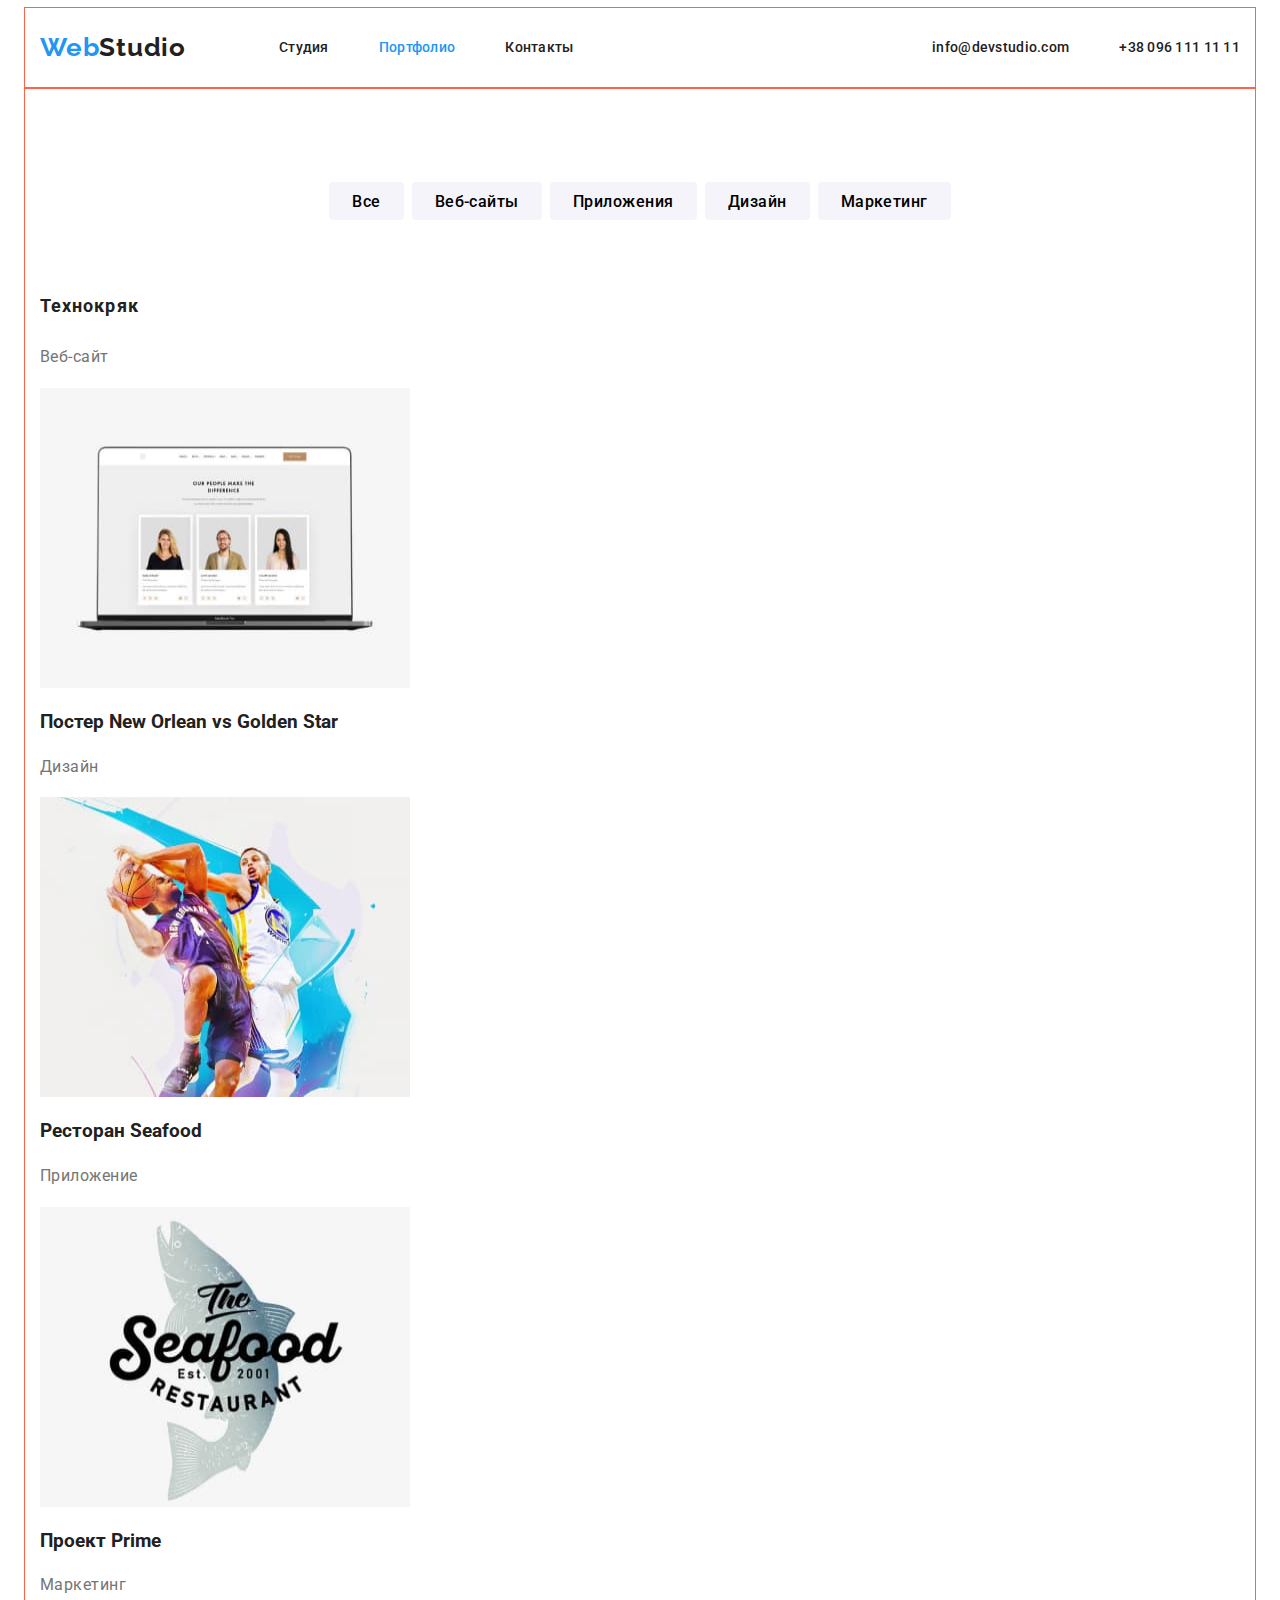
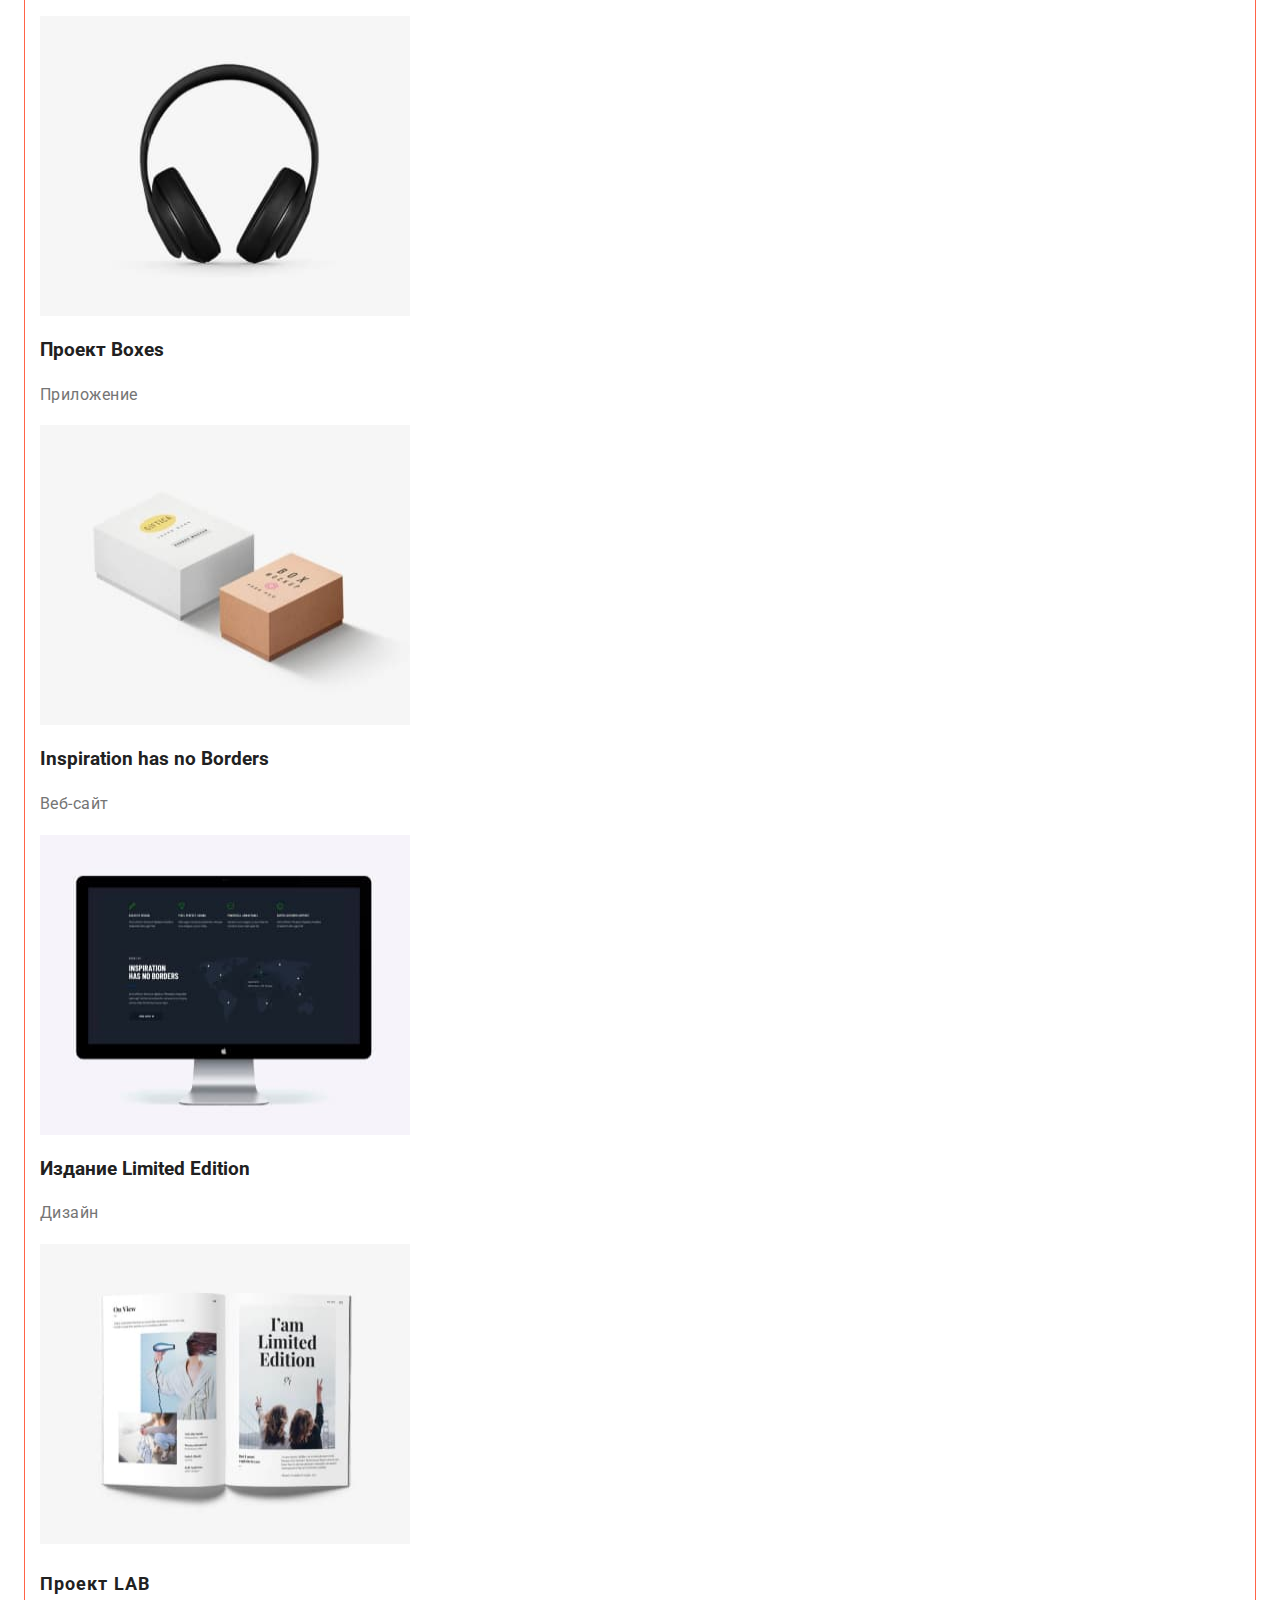
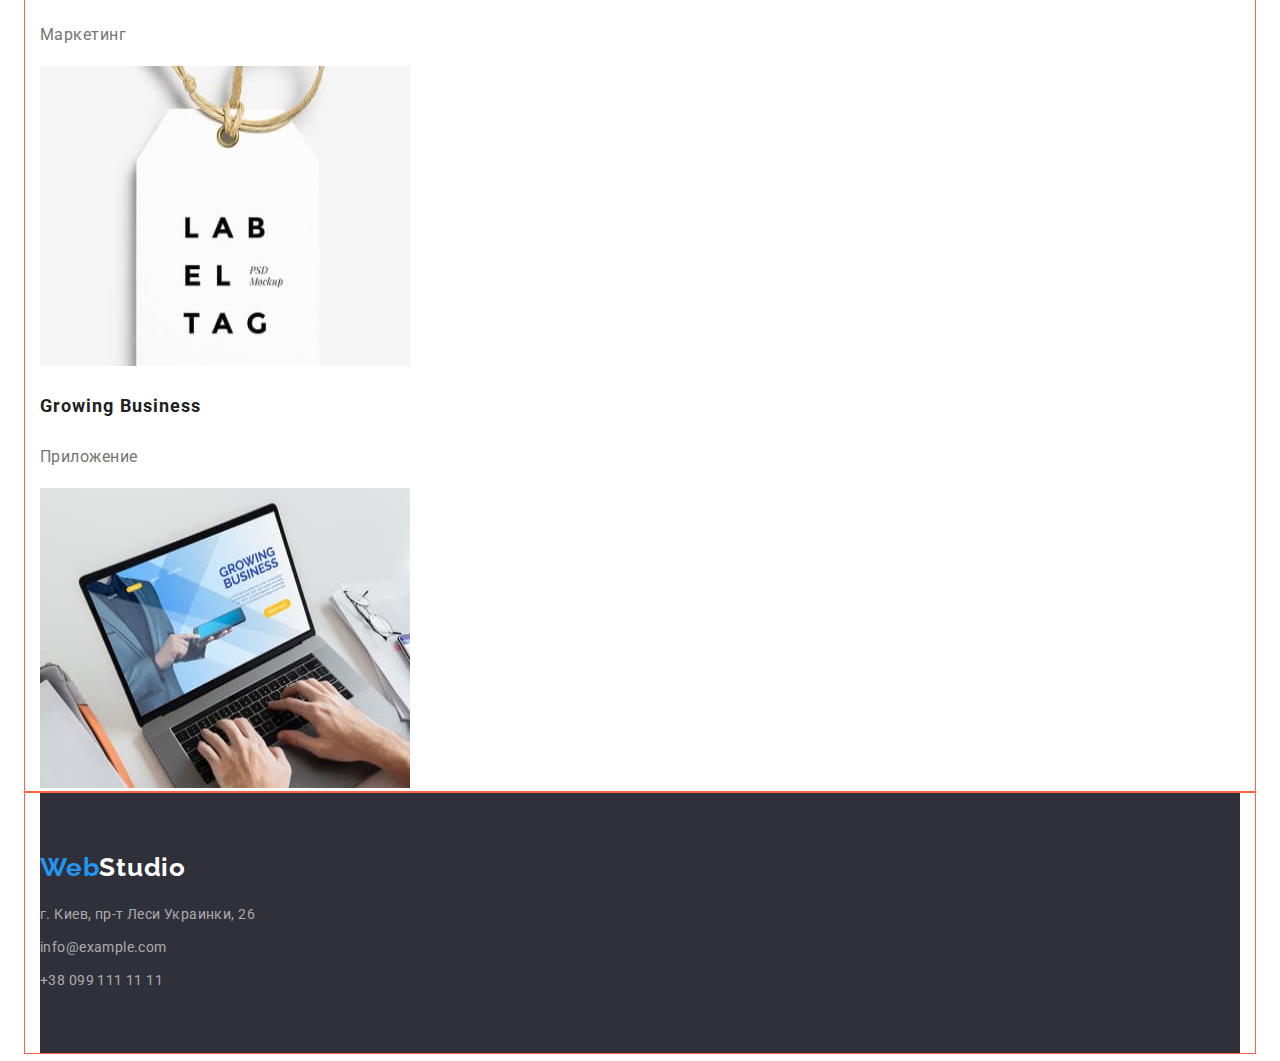
==== portfolio.html @ ff55be80 "Добавляет флекс-боксы на первую и вторую страницу" ====
<!DOCTYPE html>
<html lang="en">
  <head>
    <meta charset="UTF-8" />
    <meta http-equiv="X-UA-Compatible" content="IE=edge" />
    <meta name="viewport" content="width=device-width, initial-scale=1.0" />
    <link rel="preconnect" href="https://fonts.googleapis.com" />
    <link rel="preconnect" href="https://fonts.gstatic.com" crossorigin />
    <link
      href="https://fonts.googleapis.com/css2?family=Raleway:wght@700&family=Roboto:wght@400;500;700;900&display=swap"
      rel="stylesheet"
    />
<link rel="stylesheet" href="https://cdnjs.cloudflare.com/ajax/libs/modern-normalize/1.1.0/modern-normalize.min.css" integrity="sha512-wpPYUAdjBVSE4KJnH1VR1HeZfpl1ub8YT/NKx4PuQ5NmX2tKuGu6U/JRp5y+Y8XG2tV+wKQpNHVUX03MfMFn9Q==" crossorigin="anonymous" referrerpolicy="no-referrer" />    <link rel="stylesheet" href="./css/style.css" />
    <title>Portfolio</title>
  </head>
  <body>
    <!-- Шапка сайта -->
    <div class="container">
      <header class="head-nav">
        <nav class="nav-logo">
          <a href="./index.html" class="link logo"
            >Web<Studio class="logoblack">Studio</span></a
          >
          <ul class="site-nav list">
            <li class="site-nav-item"><a href="./index.html" class="link">Студия</a></li>
            <li class="site-nav-item"><a href="./portfolio.html" class="link current">Портфолио</a></li>
            <li class="site-nav-item"><a href="" class="link">Контакты</a></li>
          </ul>
        </nav>
        <ul class="site-nav-contacts list">
          <li class="site-contact-item"><a href="" class="link link-contact">info@devstudio.com</a></li>
          <li class="site-contact-item"><a href="" class="link link-contact">+38 096 111 11 11</a></li>
        </ul>
    </header>
    </div>
    <main>
      <!-- Фильтр -->
      <div class="container">
        <section>
          <h1 hidden>Работы студии</h1>
          <ul class="list filter-list">
            <li class="filter-item"><button type="button" class="btn-filter">Все</button></li>
            <li class="filter-item"><button type="button" class="btn-filter">Веб-сайты</button></li>
            <li class="filter-item"><button type="button" class="btn-filter">Приложения</button></li>
            <li class="filter-item"><button type="button" class="btn-filter">Дизайн</button></li>
            <li class="filter-item"><button type="button" class="btn-filter">Маркетинг</button></li>
          </ul>
      </section>
      <!-- Плитки работ -->
      <section>
        <h2 hidden>Примеры работ</h2>
        <ul class="list card">
          <li class="card-item">
            <h3 class="heading-card">Технокряк</h3>
            <p class="description-card">Веб-сайт</p>
            <a href=""
              ><img
                src="./images/portfolio-img/project-1.jpg"
                alt="Технокряк"
                width="370"
                height="300"
              />
            </a>
          </li>
          <li class="card-item">
            <h3>Постер <span lang="en">New Orlean vs Golden Star</span></h3>
            <p class="description-card">Дизайн</p>
            <a href=""
              ><img
                src="./images/portfolio-img/project-2.jpg"
                alt="Постер New Orlean vs Golden Star"
                width="370"
                height="300"
              />
            </a>
          </li>
          <li class="card-item">
            <h3>Ресторан <span lang="en">Seafood</span></h3>
            <p class="description-card">Приложение</p>
            <a href=""
              ><img
                src="./images/portfolio-img/project-3.jpg"
                alt="Ресторан Seafood"
                width="370"
                height="300"
              />
            </a>
          </li>
          <li class="card-item">
            <h3>Проект <span lang="en">Prime</span></h3>
            <p class="description-card">Маркетинг</p>
            <a href=""
              ><img
                src="./images/portfolio-img/project-4.jpg"
                alt="Проект Prime"
                width="370"
                height="300"
              />
            </a>
          </li>
          <li class="card-item">
            <h3>Проект <span lang="en">Boxes</span></h3>
            <p class="description-card">Приложение</p>
            <a href=""
              ><img
                src="./images/portfolio-img/project-5.jpg"
                alt="Проект Boxes"
                width="370"
                height="300"
              />
            </a>
          </li>
          <li class="card-item">
            <h3><span lang="en">Inspiration has no Borders</span></h3>
            <p class="description-card">Веб-сайт</p>
            <a href=""
              ><img
                src="./images/portfolio-img/project-6.jpg"
                alt="Inspiration has no Borders"
                width="370"
                height="300"
              />
            </a>
          </li>
          <li class="card-item">
            <h3>Издание <span lang="en">Limited Edition</span></h3>
            <p class="description-card">Дизайн</p>
            <a href=""
              ><img
                src="./images/portfolio-img/project-7.jpg"
                alt="Издание Limited Edition"
                width="370"
                height="300"
              />
            </a>
          </li>
          <li class="card-item">
            <h3 class="heading-card">Проект <span lang="en">LAB</span></h3>
            <p class="description-card">Маркетинг</p>
            <a href=""
              ><img
                src="./images/portfolio-img/project-8.jpg"
                alt="Проект LAB"
                width="370"
                height="300"
              />
            </a>
          </li>
          <li class="card-item">
            <h3 class="heading-card"><span lang="en">Growing Business</span></h3>
            <p class="description-card">Приложение</p>
            <a href=""
              ><img
                src="./images/portfolio-img/project-9.jpg"
                alt="Growing Business"
                width="370"
                height="300"
              />
            </a>
          </li>
        </ul>
      </section>
    </main>
    </div>
   <div class="container">
      <footer class="footer">
      <a href="./index.html" class="logo link"
        >Web<span class="logo-white">Studio</span></a
      >
      <address>
        <ul class="address-list list">
          <li class="address-item"><a href="" class="link address-contact">г. Киев, пр-т Леси Украинки, 26</a></li>
          <li class="address-item"><a href="mailto:info@example.com" class="link address-contact">info@example.com</a></li>
          <li class="address-item"><a href="tel:+380991111111" class="link address-contact">+38 099 111 11 11</a></li>
        </ul>
      </address>
    </footer>
   </div>
  </body>
</html>
---- css/style.css ----
:root {
  --primary-text-color: #212121;
  --secondary-text-color: #757575;
  --accent-color: #2196f3;
  --h1-color: #ffffff;
  --footer-color: #2f303a;
  --footer-address: rgba(255, 255, 255, 0.6);
  --background-filter: #f5f4fa;
}

body {
  color: var(--primary-text-color);
  font-family: Roboto, sans-serif;
}

.container {
  margin-left: auto;
  margin-right: auto;
  width: 1200px;
  padding-left: 15px;
  padding-right: 15px;
  outline: 1px solid tomato;
}

.list {
  padding: 0;
  margin: 0;
  list-style: none;
}

.link {
  text-decoration: none;
}

.section-title {
  margin: 0;
}

/* -----Хедер----- */
/* -----Лого----- */

.head-nav {
  display: flex;
  align-items: center;
}

.nav-logo {
  display: flex;
}

.nav-logo .link {
  padding-top: 24px;
  padding-bottom: 25px;
}

.logo {
  color: var(--accent-color);
  font-family: Raleway;
  font-weight: 700;
  font-size: 26px;
  line-height: 1.2;
  letter-spacing: 0.03em;
}

.logo .logoblack {
  color: var(--primary-text-color);
}

.logo .logo-white {
  color: var(--h1-color);
}
/* Навигация */
.site-nav {
  display: flex;
  margin-left: 93px;
}

.site-nav .site-nav-item + .site-nav-item {
  margin-left: 50px;
}

.site-nav .link {
  display: block;
  padding-top: 32px;
  padding-bottom: 32px;

  color: var(--primary-text-color);
  font-weight: 500;
  font-size: 14px;
  line-height: 1.14;
  letter-spacing: 0.02em;
}

.site-nav .link.current {
  color: var(--accent-color);
}

.site-nav .link:hover,
.site-nav .link:focus {
  color: var(--accent-color);
}

.site-nav-contacts {
  display: flex;
  margin-left: auto;
}

.site-contact-item + .site-contact-item {
  padding-left: 50px;
}

.site-nav-contacts .link {
  display: block;
  padding-top: 32px;
  padding-bottom: 32px;
  color: var(--primary-text-color);
  font-weight: 500;
  font-size: 14px;
  line-height: 1.14;
  letter-spacing: 0.02em;
}

.site-nav-contacts .link.current {
  color: var(--accent-color);
}

.site-nav-contacts .link:hover,
.site-nav-contacts .link:focus {
  color: var(--accent-color);
}

/* Контакты */
.site-nav .link-contact {
  color: var(--secondary-text-color);
  font-weight: 500;
  font-size: 14px;
  line-height: 1.14;
  letter-spacing: 0.02em;
}

.site-nav .link-contact:hover,
.site-nav .link-contact:focus {
  color: var(--accent-color);
}

/* Main */

.promo {
  background-color: var(--footer-color);
  text-align: center;
}

.h1 {
  /* display: block; */
  width: 696px;
  margin-top: 0;
  margin-bottom: 0;
  padding-top: 200px;
  padding-bottom: 30px;

  color: var(--h1-color);
  font-weight: 900;
  font-size: 44px;
  line-height: 1.36;
  text-align: center;
  letter-spacing: 0.06em;
  text-transform: uppercase;
}

.btn-hero {
  display: inline-block;
  border-radius: 4px;
  border: 1px solid transparent;
  padding-top: 10px;
  padding-right: 32px;
  padding-bottom: 10px;
  padding-left: 32px;
  min-width: 200px;

  background-color: var(--accent-color);
  color: var(--h1-color);
  font-family: Roboto;
  font-style: normal;
  font-weight: 700;
  font-size: 16px;
  line-height: 1.9;
  letter-spacing: 0.06em;
  align-items: center;
  text-align: center;
  cursor: pointer;
}

/* Особенности */

.futures-section {
  display: flex;
  justify-content: space-between;
  padding-top: 94px;
  padding-bottom: 94px;
}

/* .futures-list + .futures-list {
  margin-left: 30px;
}
 */
.futures-list {
  width: 270px;
}

.features-title {
  color: var(--primary-text-color);
  font-weight: 700;
  font-size: 14px;
  line-height: 1.14;
  letter-spacing: 0.03em;
  text-transform: uppercase;
}

.features-p {
  color: var(--secondary-text-color);
  font-size: 14px;
  line-height: 1.7;
  letter-spacing: 0.03em;
}

/* Чем занимаемся */

.section-product {
  display: flex;
  justify-content: space-between;
  padding-top: 50px;
  padding-bottom: 94px;
}

.title-section {
  margin-top: 0;
  margin-bottom: 0;
  color: var(--primary-text-color);
  font-weight: 700;
  font-size: 36px;
  line-height: 1.16;
  text-align: center;
  letter-spacing: 0.03em;
}

/* Команда */

.team .title-section {
  padding-top: 94px;
  padding-bottom: 50px;
}

.title-team {
  color: var(--primary-text-color);
  font-weight: 500;
  font-size: 16px;
  line-height: 1.19;
  text-align: center;
  letter-spacing: 0.03em;
}

.section-team {
  display: flex;
  justify-content: space-between;
  padding-bottom: 94px;
}

.team-list {
  box-shadow: 0px 1px 3px rgba(0, 0, 0, 0.12), 0px 1px 1px rgba(0, 0, 0, 0.14),
    0px 2px 1px rgba(0, 0, 0, 0.2);
  border-radius: 0px 0px 4px 4px;
}

.team-p {
  color: var(--secondary-text-color);
  font-size: 16px;
  line-height: 1.87;
  text-align: center;
  letter-spacing: 0.03em;
}

/* Футтер */

.footer {
  background-color: var(--footer-color);
}

.footer .logo {
  display: block;
  padding-top: 60px;
  padding-bottom: 20px;
}

.address-list {
  display: flex;
  flex-direction: column;
  padding-bottom: 60px;
}

.address-contact {
  color: var(--footer-address);
  font-style: normal;
  font-size: 14px;
  line-height: 1.71;
  letter-spacing: 0.03em;
}

.address-list .address-item + .address-item {
  margin-top: 9px;
}

.address-contact:hover,
.address-contact:focus {
  color: var(--h1-color);
}

/* Плитки второй страницы */

.filter-list {
  display: flex;
  justify-content: center;
  padding-top: 94px;
  padding-bottom: 50px;
}

.btn-filter {
  display: inline-block;
  background-color: var(--background-filter);
  height: 38px;
  border-radius: 4px;
  border: 1px solid transparent;
  padding: 6px 22px;

  font-family: Roboto;
  font-style: normal;
  font-weight: 500;
  font-size: 16px;
  line-height: 1.62;
  text-align: center;
  letter-spacing: 0.03em;
  cursor: pointer;
}

.btn-filter:hover,
.btn-filter:focus {
  background-color: var(--accent-color);
  color: var(--background-filter);
}

.filter-item {
  display: inline-block;
}

.filter-list .filter-item + .filter-item {
  padding-left: 8px;
}

.card {
  display: flex;
  flex-wrap: wrap;
  width: calc((100% - 60px) / 3);
}

.card-item {
  width: 370px;
}

.heading-card {
  color: var(--primary-text-color);
  font-weight: 700;
  font-size: 18px;
  line-height: 2;
  letter-spacing: 0.06em;
}

.description-card {
  color: var(--secondary-text-color);
  font-weight: 400;
  font-size: 16px;
  line-height: 1.87;
  letter-spacing: 0.03em;
}
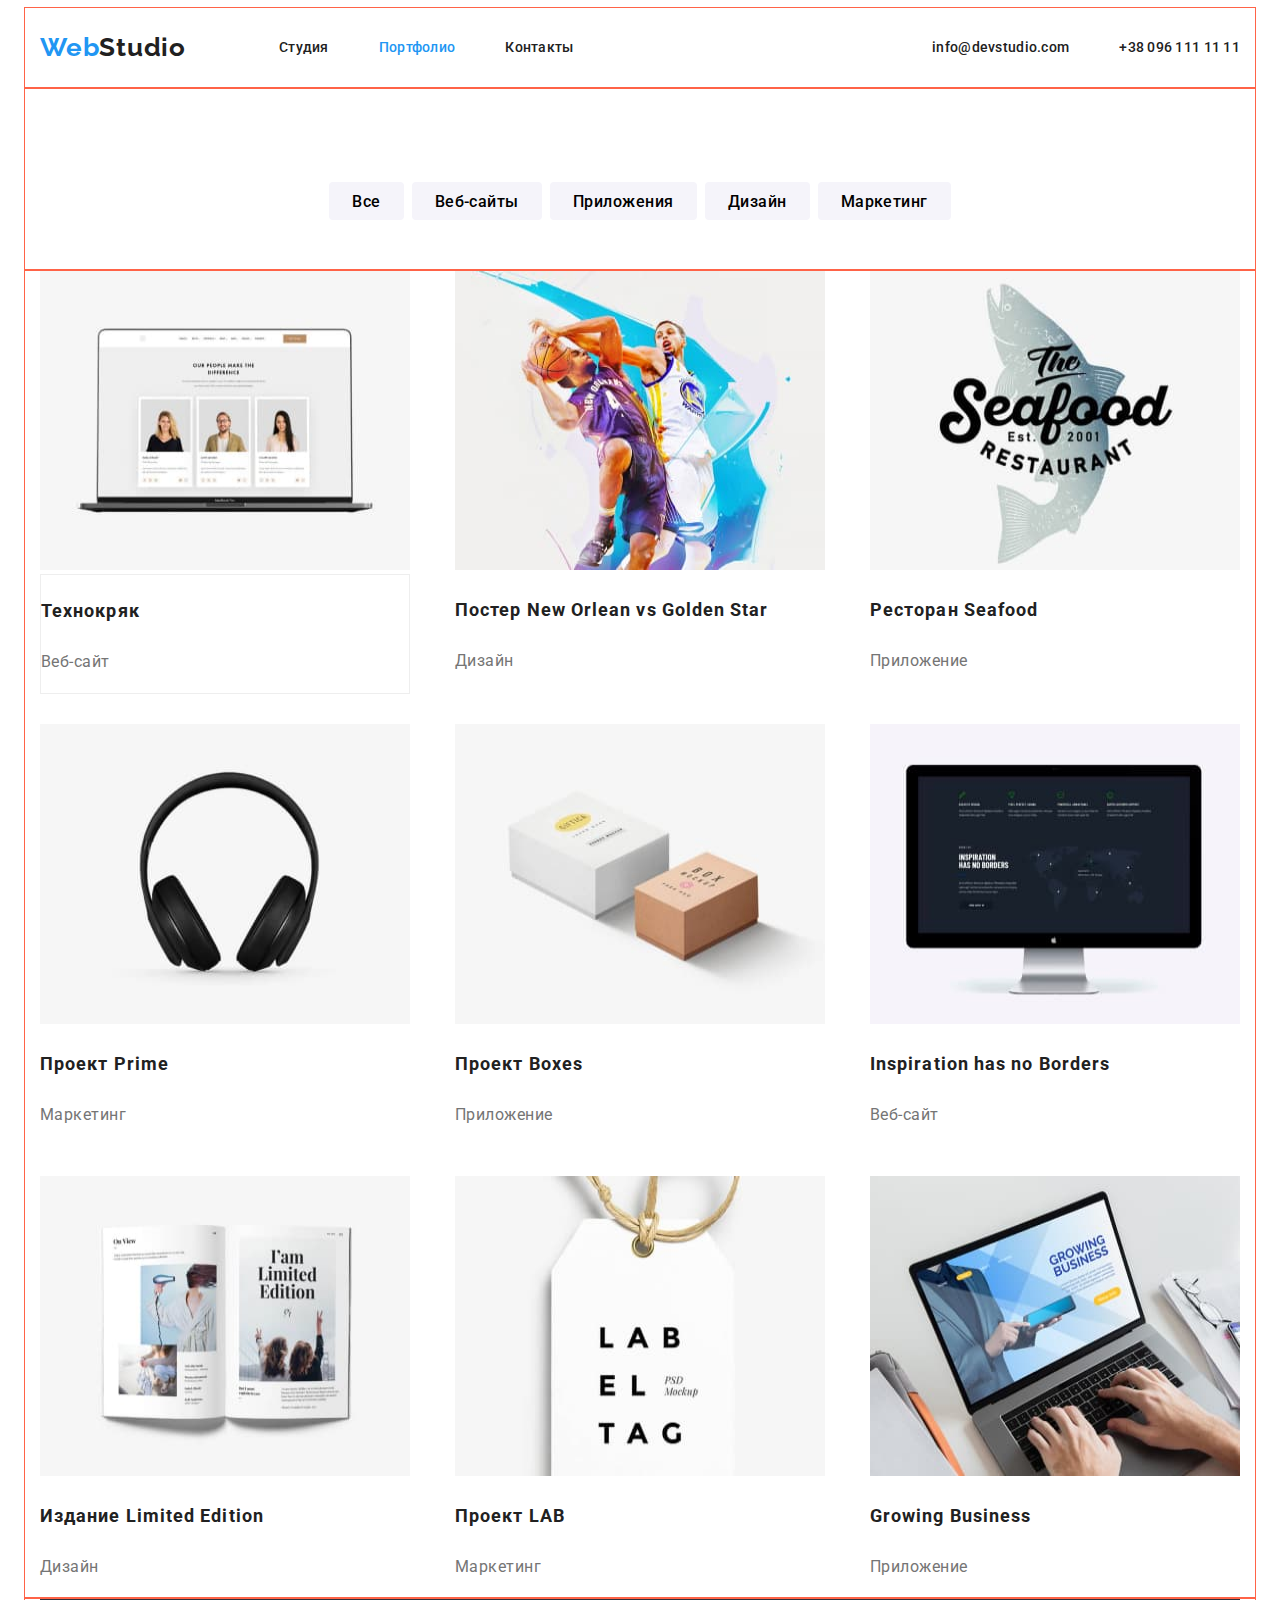
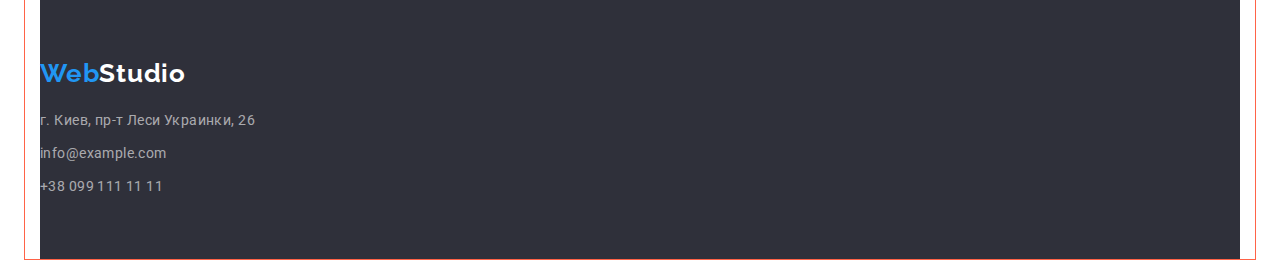
==== commit 5c4836ef: "Меняет расположения текста в карточках" ====
--- a/portfolio.html
+++ b/portfolio.html
@@ -46,13 +46,13 @@
             <li class="filter-item"><button type="button" class="btn-filter">Маркетинг</button></li>
           </ul>
       </section>
+      </div>
       <!-- Плитки работ -->
-      <section>
-        <h2 hidden>Примеры работ</h2>
+      <div class="container">
+              <section>
+        <h2 hidden class="section-title">Примеры работ</h2>
         <ul class="list card">
           <li class="card-item">
-            <h3 class="heading-card">Технокряк</h3>
-            <p class="description-card">Веб-сайт</p>
             <a href=""
               ><img
                 src="./images/portfolio-img/project-1.jpg"
@@ -61,10 +61,12 @@
                 height="300"
               />
             </a>
+            <div class="card-sign">
+              <h3 class="heading-card">Технокряк</h3>
+              <p class="description-card">Веб-сайт</p>
+            </div>
           </li>
           <li class="card-item">
-            <h3>Постер <span lang="en">New Orlean vs Golden Star</span></h3>
-            <p class="description-card">Дизайн</p>
             <a href=""
               ><img
                 src="./images/portfolio-img/project-2.jpg"
@@ -73,10 +75,10 @@
                 height="300"
               />
             </a>
+            <h3 class="heading-card">Постер <span lang="en">New Orlean vs Golden Star</span></h3>
+            <p class="description-card">Дизайн</p>
           </li>
           <li class="card-item">
-            <h3>Ресторан <span lang="en">Seafood</span></h3>
-            <p class="description-card">Приложение</p>
             <a href=""
               ><img
                 src="./images/portfolio-img/project-3.jpg"
@@ -85,10 +87,10 @@
                 height="300"
               />
             </a>
+            <h3 class="heading-card">Ресторан <span lang="en">Seafood</span></h3>
+            <p class="description-card">Приложение</p>
           </li>
           <li class="card-item">
-            <h3>Проект <span lang="en">Prime</span></h3>
-            <p class="description-card">Маркетинг</p>
             <a href=""
               ><img
                 src="./images/portfolio-img/project-4.jpg"
@@ -97,10 +99,10 @@
                 height="300"
               />
             </a>
+            <h3 class="heading-card">Проект <span lang="en">Prime</span></h3>
+            <p class="description-card">Маркетинг</p>
           </li>
           <li class="card-item">
-            <h3>Проект <span lang="en">Boxes</span></h3>
-            <p class="description-card">Приложение</p>
             <a href=""
               ><img
                 src="./images/portfolio-img/project-5.jpg"
@@ -109,10 +111,10 @@
                 height="300"
               />
             </a>
+            <h3 class="heading-card">Проект <span lang="en">Boxes</span></h3>
+            <p class="description-card">Приложение</p>
           </li>
           <li class="card-item">
-            <h3><span lang="en">Inspiration has no Borders</span></h3>
-            <p class="description-card">Веб-сайт</p>
             <a href=""
               ><img
                 src="./images/portfolio-img/project-6.jpg"
@@ -121,10 +123,10 @@
                 height="300"
               />
             </a>
+            <h3 class="heading-card"><span lang="en">Inspiration has no Borders</span></h3>
+            <p class="description-card">Веб-сайт</p>
           </li>
           <li class="card-item">
-            <h3>Издание <span lang="en">Limited Edition</span></h3>
-            <p class="description-card">Дизайн</p>
             <a href=""
               ><img
                 src="./images/portfolio-img/project-7.jpg"
@@ -133,10 +135,10 @@
                 height="300"
               />
             </a>
+            <h3 class="heading-card">Издание <span lang="en">Limited Edition</span></h3>
+            <p class="description-card">Дизайн</p>
           </li>
           <li class="card-item">
-            <h3 class="heading-card">Проект <span lang="en">LAB</span></h3>
-            <p class="description-card">Маркетинг</p>
             <a href=""
               ><img
                 src="./images/portfolio-img/project-8.jpg"
@@ -145,10 +147,10 @@
                 height="300"
               />
             </a>
+            <h3 class="heading-card">Проект <span lang="en">LAB</span></h3>
+            <p class="description-card">Маркетинг</p>
           </li>
           <li class="card-item">
-            <h3 class="heading-card"><span lang="en">Growing Business</span></h3>
-            <p class="description-card">Приложение</p>
             <a href=""
               ><img
                 src="./images/portfolio-img/project-9.jpg"
@@ -157,11 +159,13 @@
                 height="300"
               />
             </a>
+            <h3 class="heading-card"><span lang="en">Growing Business</span></h3>
+            <p class="description-card">Приложение</p>
           </li>
         </ul>
       </section>
+      </div>
     </main>
-    </div>
    <div class="container">
       <footer class="footer">
       <a href="./index.html" class="logo link"
--- a/css/style.css
+++ b/css/style.css
@@ -32,9 +32,9 @@
   text-decoration: none;
 }
 
-.section-title {
+/* .section-title {
   margin: 0;
-}
+} */
 
 /* -----Хедер----- */
 /* -----Лого----- */
@@ -358,11 +358,17 @@
 .card {
   display: flex;
   flex-wrap: wrap;
-  width: calc((100% - 60px) / 3);
+  justify-content: space-between;
+  /* width: calc((100% - 60px) / 3); */
 }
 
 .card-item {
   width: 370px;
+  margin-bottom: 30px;
+}
+
+.card-item:nth-last-child(-n + 3) {
+  margin-bottom: 0;
 }
 
 .heading-card {
@@ -380,3 +386,8 @@
   line-height: 1.87;
   letter-spacing: 0.03em;
 }
+
+.card-sign {
+  border: 1px solid #eeeeee;
+  box-sizing: border-box;
+}
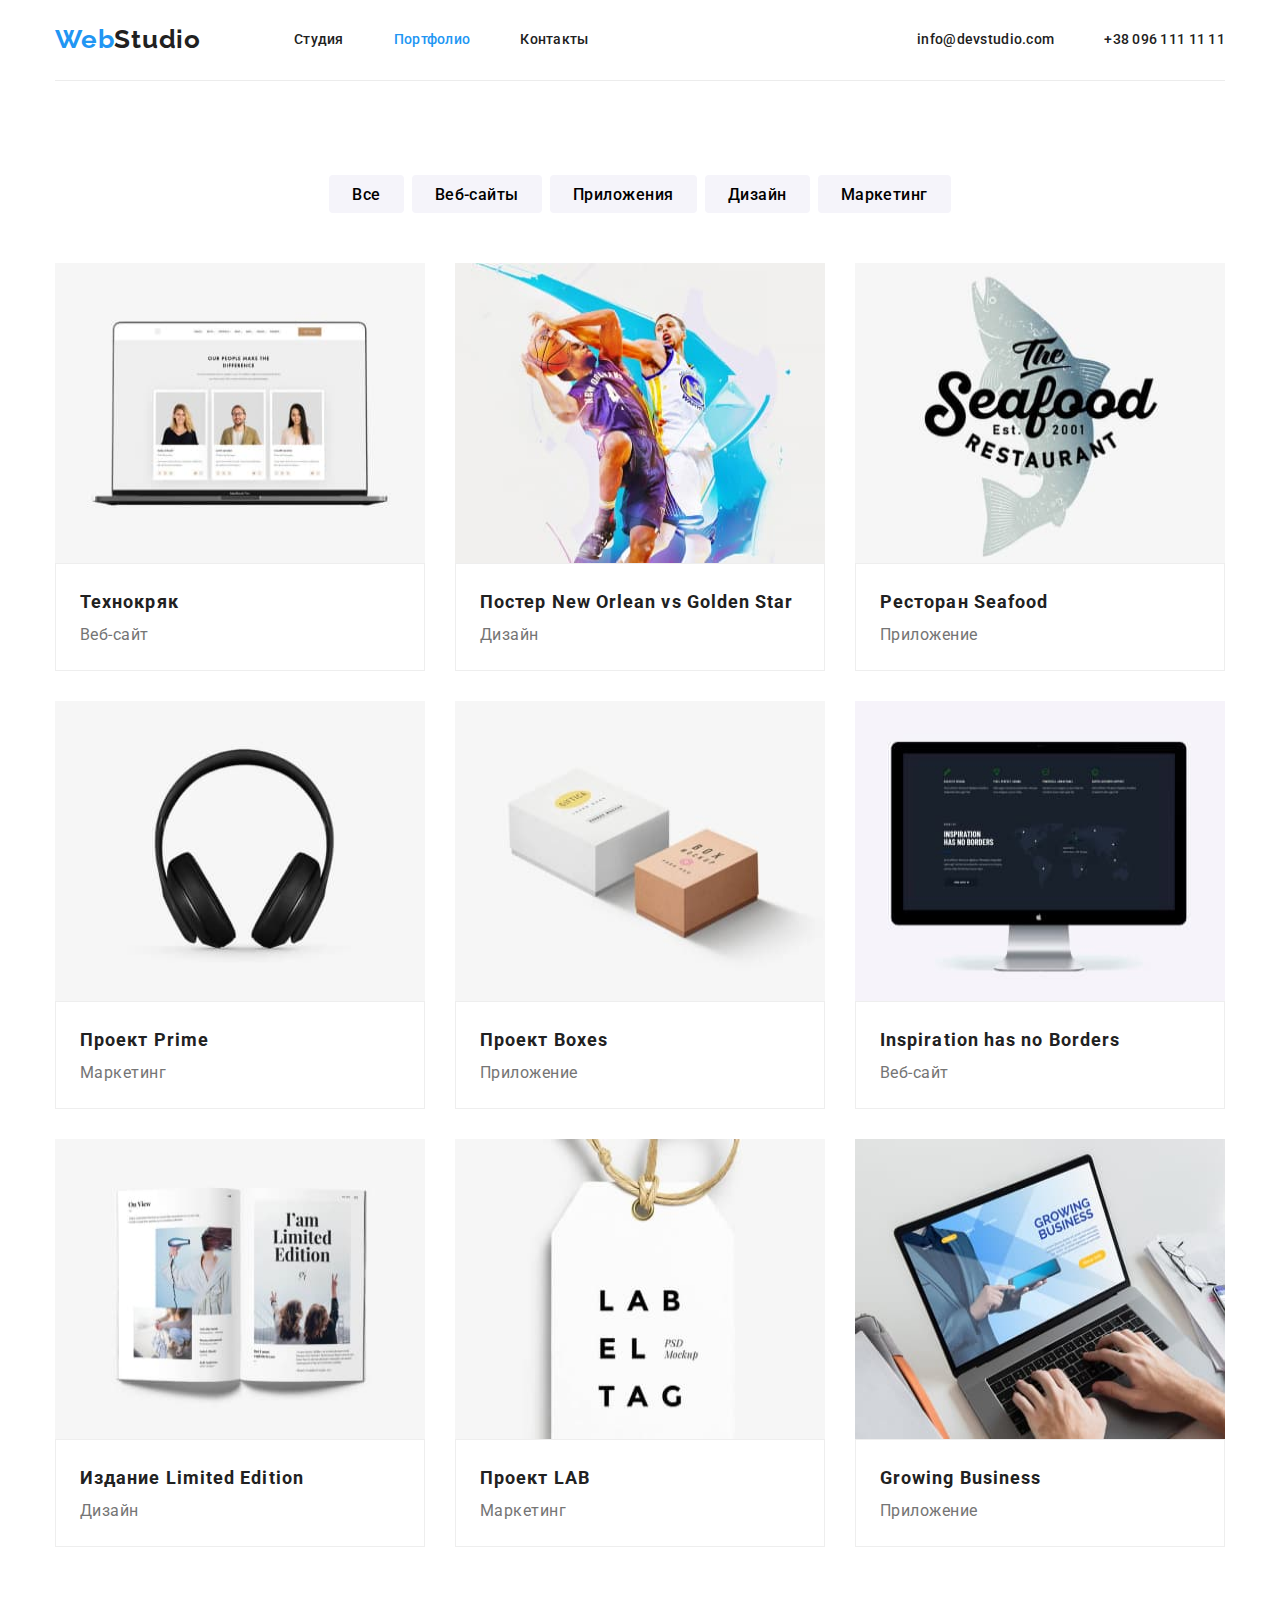
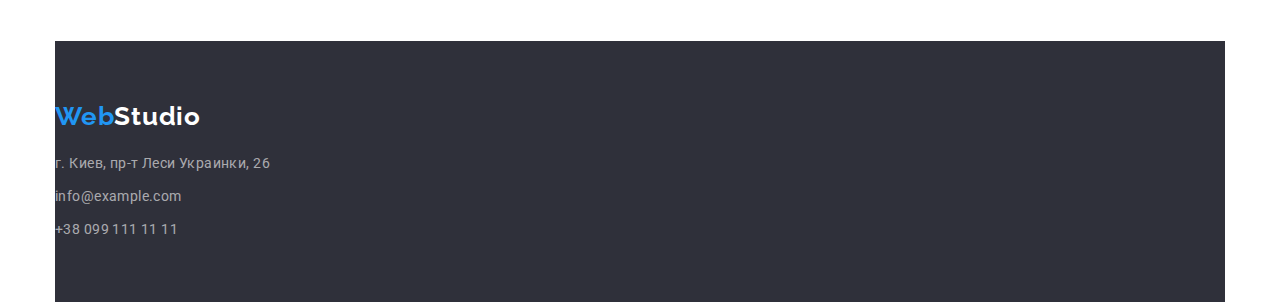
==== commit 79104d9a: "Добавляет финальную разметку страницы" ====
--- a/portfolio.html
+++ b/portfolio.html
@@ -10,7 +10,9 @@
       href="https://fonts.googleapis.com/css2?family=Raleway:wght@700&family=Roboto:wght@400;500;700;900&display=swap"
       rel="stylesheet"
     />
-<link rel="stylesheet" href="https://cdnjs.cloudflare.com/ajax/libs/modern-normalize/1.1.0/modern-normalize.min.css" integrity="sha512-wpPYUAdjBVSE4KJnH1VR1HeZfpl1ub8YT/NKx4PuQ5NmX2tKuGu6U/JRp5y+Y8XG2tV+wKQpNHVUX03MfMFn9Q==" crossorigin="anonymous" referrerpolicy="no-referrer" />    <link rel="stylesheet" href="./css/style.css" />
+    <link rel="stylesheet" href="./css/reset.css">
+    <link rel="stylesheet" href="https://cdnjs.cloudflare.com/ajax/libs/modern-normalize/1.1.0/modern-normalize.min.css" integrity="sha512-wpPYUAdjBVSE4KJnH1VR1HeZfpl1ub8YT/NKx4PuQ5NmX2tKuGu6U/JRp5y+Y8XG2tV+wKQpNHVUX03MfMFn9Q==" crossorigin="anonymous" referrerpolicy="no-referrer" />    <link rel="stylesheet" href="./css/style.css" />
+    <link rel="stylesheet" href="./css/reset.css">
     <title>Portfolio</title>
   </head>
   <body>
@@ -75,8 +77,10 @@
                 height="300"
               />
             </a>
-            <h3 class="heading-card">Постер <span lang="en">New Orlean vs Golden Star</span></h3>
-            <p class="description-card">Дизайн</p>
+            <div class="card-sign">
+              <h3 class="heading-card">Постер <span lang="en">New Orlean vs Golden Star</span></h3>
+              <p class="description-card">Дизайн</p>
+            </div>
           </li>
           <li class="card-item">
             <a href=""
@@ -87,8 +91,10 @@
                 height="300"
               />
             </a>
-            <h3 class="heading-card">Ресторан <span lang="en">Seafood</span></h3>
-            <p class="description-card">Приложение</p>
+            <div class="card-sign">
+              <h3 class="heading-card">Ресторан <span lang="en">Seafood</span></h3>
+              <p class="description-card">Приложение</p>
+            </div>
           </li>
           <li class="card-item">
             <a href=""
@@ -99,8 +105,10 @@
                 height="300"
               />
             </a>
-            <h3 class="heading-card">Проект <span lang="en">Prime</span></h3>
-            <p class="description-card">Маркетинг</p>
+            <div class="card-sign">
+              <h3 class="heading-card">Проект <span lang="en">Prime</span></h3>
+              <p class="description-card">Маркетинг</p>
+            </div>
           </li>
           <li class="card-item">
             <a href=""
@@ -111,8 +119,10 @@
                 height="300"
               />
             </a>
-            <h3 class="heading-card">Проект <span lang="en">Boxes</span></h3>
-            <p class="description-card">Приложение</p>
+            <div class="card-sign">
+              <h3 class="heading-card">Проект <span lang="en">Boxes</span></h3>
+              <p class="description-card">Приложение</p>
+            </div>
           </li>
           <li class="card-item">
             <a href=""
@@ -123,8 +133,10 @@
                 height="300"
               />
             </a>
-            <h3 class="heading-card"><span lang="en">Inspiration has no Borders</span></h3>
-            <p class="description-card">Веб-сайт</p>
+            <div class="card-sign">
+              <h3 class="heading-card"><span lang="en">Inspiration has no Borders</span></h3>
+              <p class="description-card">Веб-сайт</p>
+            </div>
           </li>
           <li class="card-item">
             <a href=""
@@ -135,8 +147,10 @@
                 height="300"
               />
             </a>
-            <h3 class="heading-card">Издание <span lang="en">Limited Edition</span></h3>
-            <p class="description-card">Дизайн</p>
+            <div class="card-sign">
+              <h3 class="heading-card">Издание <span lang="en">Limited Edition</span></h3>
+              <p class="description-card">Дизайн</p>
+            </div>
           </li>
           <li class="card-item">
             <a href=""
@@ -147,8 +161,10 @@
                 height="300"
               />
             </a>
-            <h3 class="heading-card">Проект <span lang="en">LAB</span></h3>
-            <p class="description-card">Маркетинг</p>
+            <div class="card-sign">
+              <h3 class="heading-card">Проект <span lang="en">LAB</span></h3>
+              <p class="description-card">Маркетинг</p>
+            </div>
           </li>
           <li class="card-item">
             <a href=""
@@ -159,8 +175,10 @@
                 height="300"
               />
             </a>
-            <h3 class="heading-card"><span lang="en">Growing Business</span></h3>
-            <p class="description-card">Приложение</p>
+            <div class="card-sign">
+              <h3 class="heading-card"><span lang="en">Growing Business</span></h3>
+              <p class="description-card">Приложение</p>
+            </div>
           </li>
         </ul>
       </section>
--- a/css/style.css
+++ b/css/style.css
@@ -13,13 +13,16 @@
   font-family: Roboto, sans-serif;
 }
 
+img {
+  display: block;
+}
+
 .container {
   margin-left: auto;
   margin-right: auto;
   width: 1200px;
   padding-left: 15px;
   padding-right: 15px;
-  outline: 1px solid tomato;
 }
 
 .list {
@@ -42,6 +45,7 @@
 .head-nav {
   display: flex;
   align-items: center;
+  border-bottom: 1px solid #ececec;
 }
 
 .nav-logo {
@@ -151,12 +155,10 @@
 }
 
 .h1 {
-  /* display: block; */
+  display: block;
   width: 696px;
-  margin-top: 0;
-  margin-bottom: 0;
+  margin: 0 auto;
   padding-top: 200px;
-  padding-bottom: 30px;
 
   color: var(--h1-color);
   font-weight: 900;
@@ -176,6 +178,8 @@
   padding-bottom: 10px;
   padding-left: 32px;
   min-width: 200px;
+  margin-top: 30px;
+  margin-bottom: 200px;
 
   background-color: var(--accent-color);
   color: var(--h1-color);
@@ -251,6 +255,9 @@
 }
 
 .title-team {
+  padding-top: 30px;
+  padding-bottom: 10px;
+
   color: var(--primary-text-color);
   font-weight: 500;
   font-size: 16px;
@@ -263,6 +270,7 @@
   display: flex;
   justify-content: space-between;
   padding-bottom: 94px;
+  text-align: center;
 }
 
 .team-list {
@@ -272,6 +280,8 @@
 }
 
 .team-p {
+  padding-bottom: 30px;
+
   color: var(--secondary-text-color);
   font-size: 16px;
   line-height: 1.87;
@@ -359,6 +369,7 @@
   display: flex;
   flex-wrap: wrap;
   justify-content: space-between;
+  padding-bottom: 94px;
   /* width: calc((100% - 60px) / 3); */
 }
 
@@ -377,6 +388,8 @@
   font-size: 18px;
   line-height: 2;
   letter-spacing: 0.06em;
+  margin: 0;
+  padding-top: 20px;
 }
 
 .description-card {
@@ -385,9 +398,12 @@
   font-size: 16px;
   line-height: 1.87;
   letter-spacing: 0.03em;
+  margin: 0;
+  padding-bottom: 20px;
 }
 
 .card-sign {
   border: 1px solid #eeeeee;
   box-sizing: border-box;
-}
+  padding-left: 24px;
+}
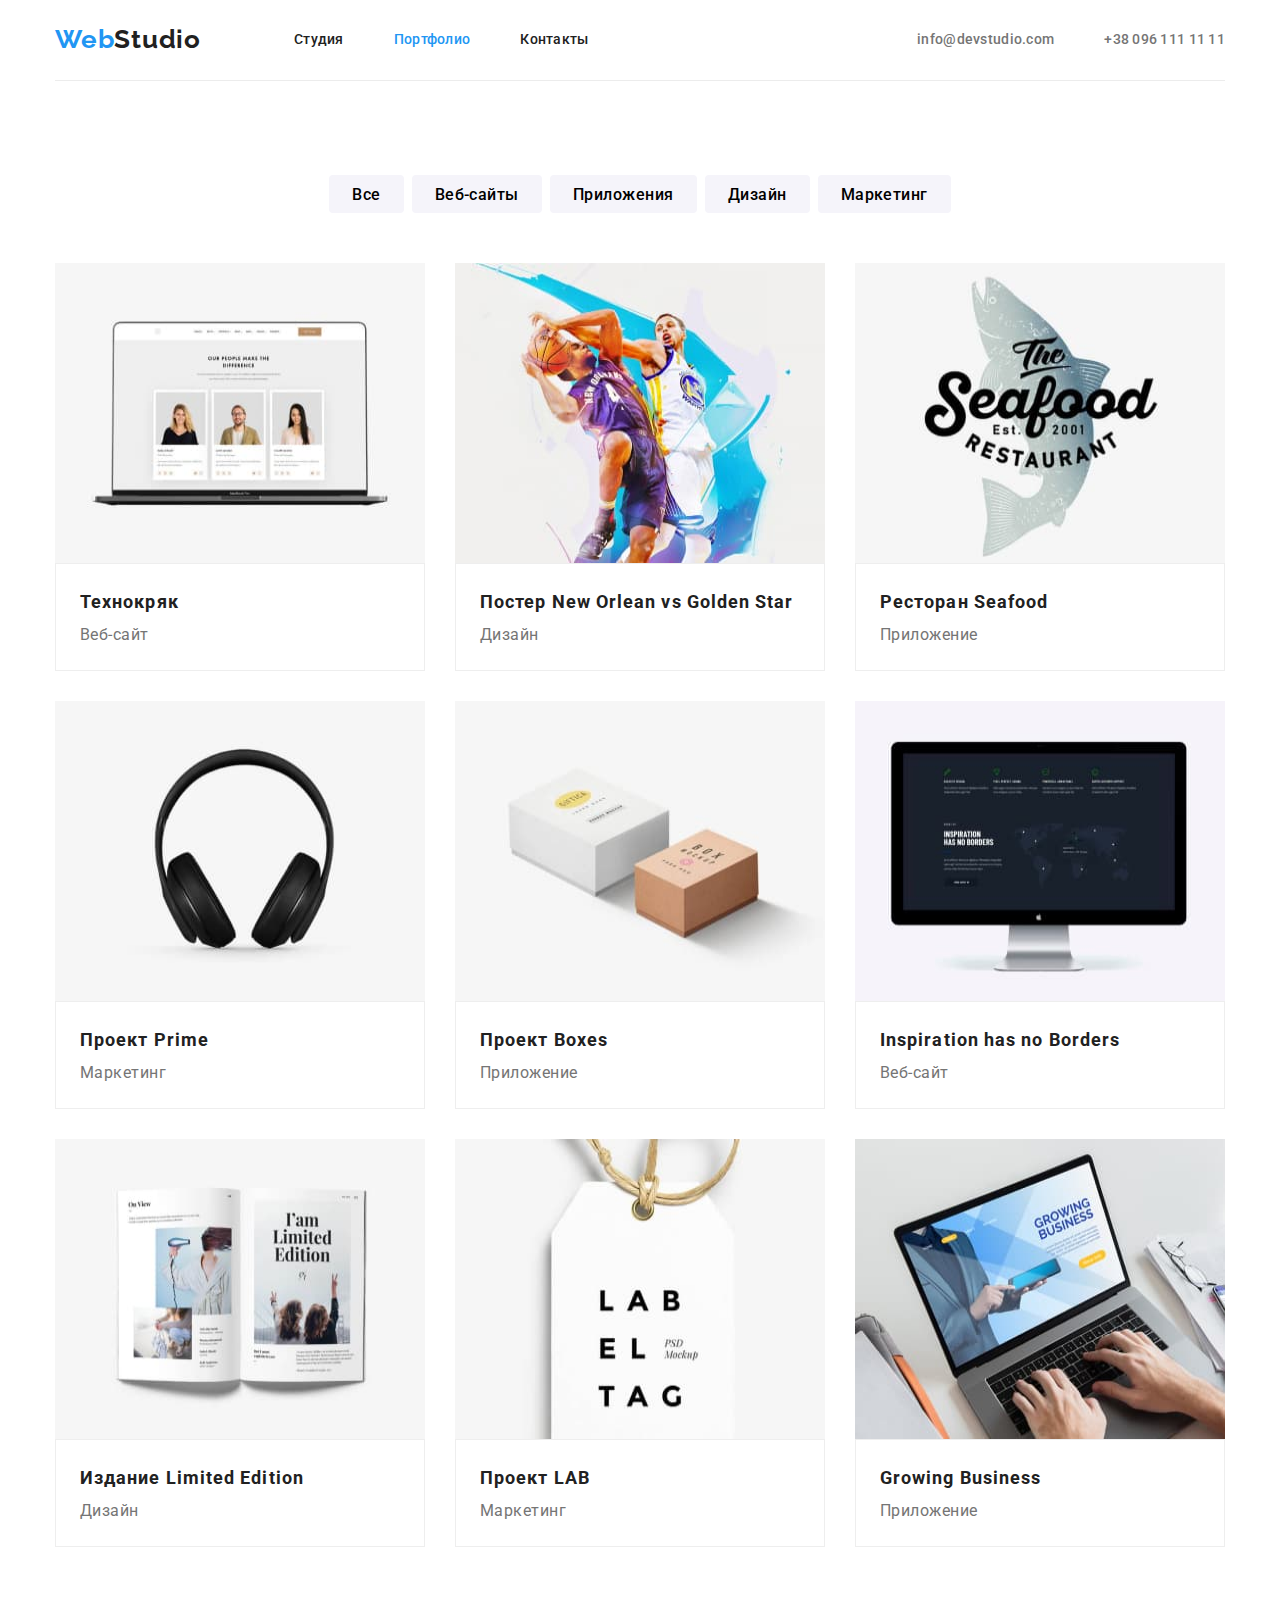
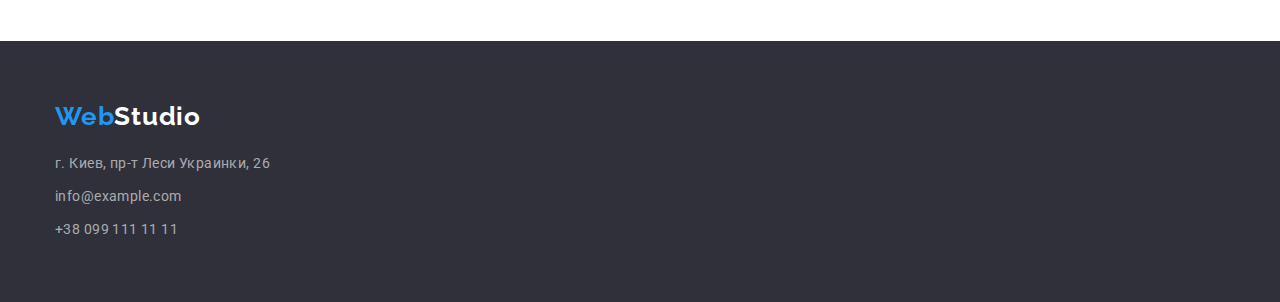
==== commit ae5976da: "Исправлены неполадки с фоном" ====
--- a/portfolio.html
+++ b/portfolio.html
@@ -184,8 +184,8 @@
       </section>
       </div>
     </main>
-   <div class="container">
-      <footer class="footer">
+    <footer class="footer">
+    <div class="container">
       <a href="./index.html" class="logo link"
         >Web<span class="logo-white">Studio</span></a
       >
@@ -196,7 +196,7 @@
           <li class="address-item"><a href="tel:+380991111111" class="link address-contact">+38 099 111 11 11</a></li>
         </ul>
       </address>
-    </footer>
-   </div>
+     </div>
+   </footer>
   </body>
 </html>
--- a/css/style.css
+++ b/css/style.css
@@ -117,7 +117,7 @@
   display: block;
   padding-top: 32px;
   padding-bottom: 32px;
-  color: var(--primary-text-color);
+  color: var(--secondary-text-color);
   font-weight: 500;
   font-size: 14px;
   line-height: 1.14;
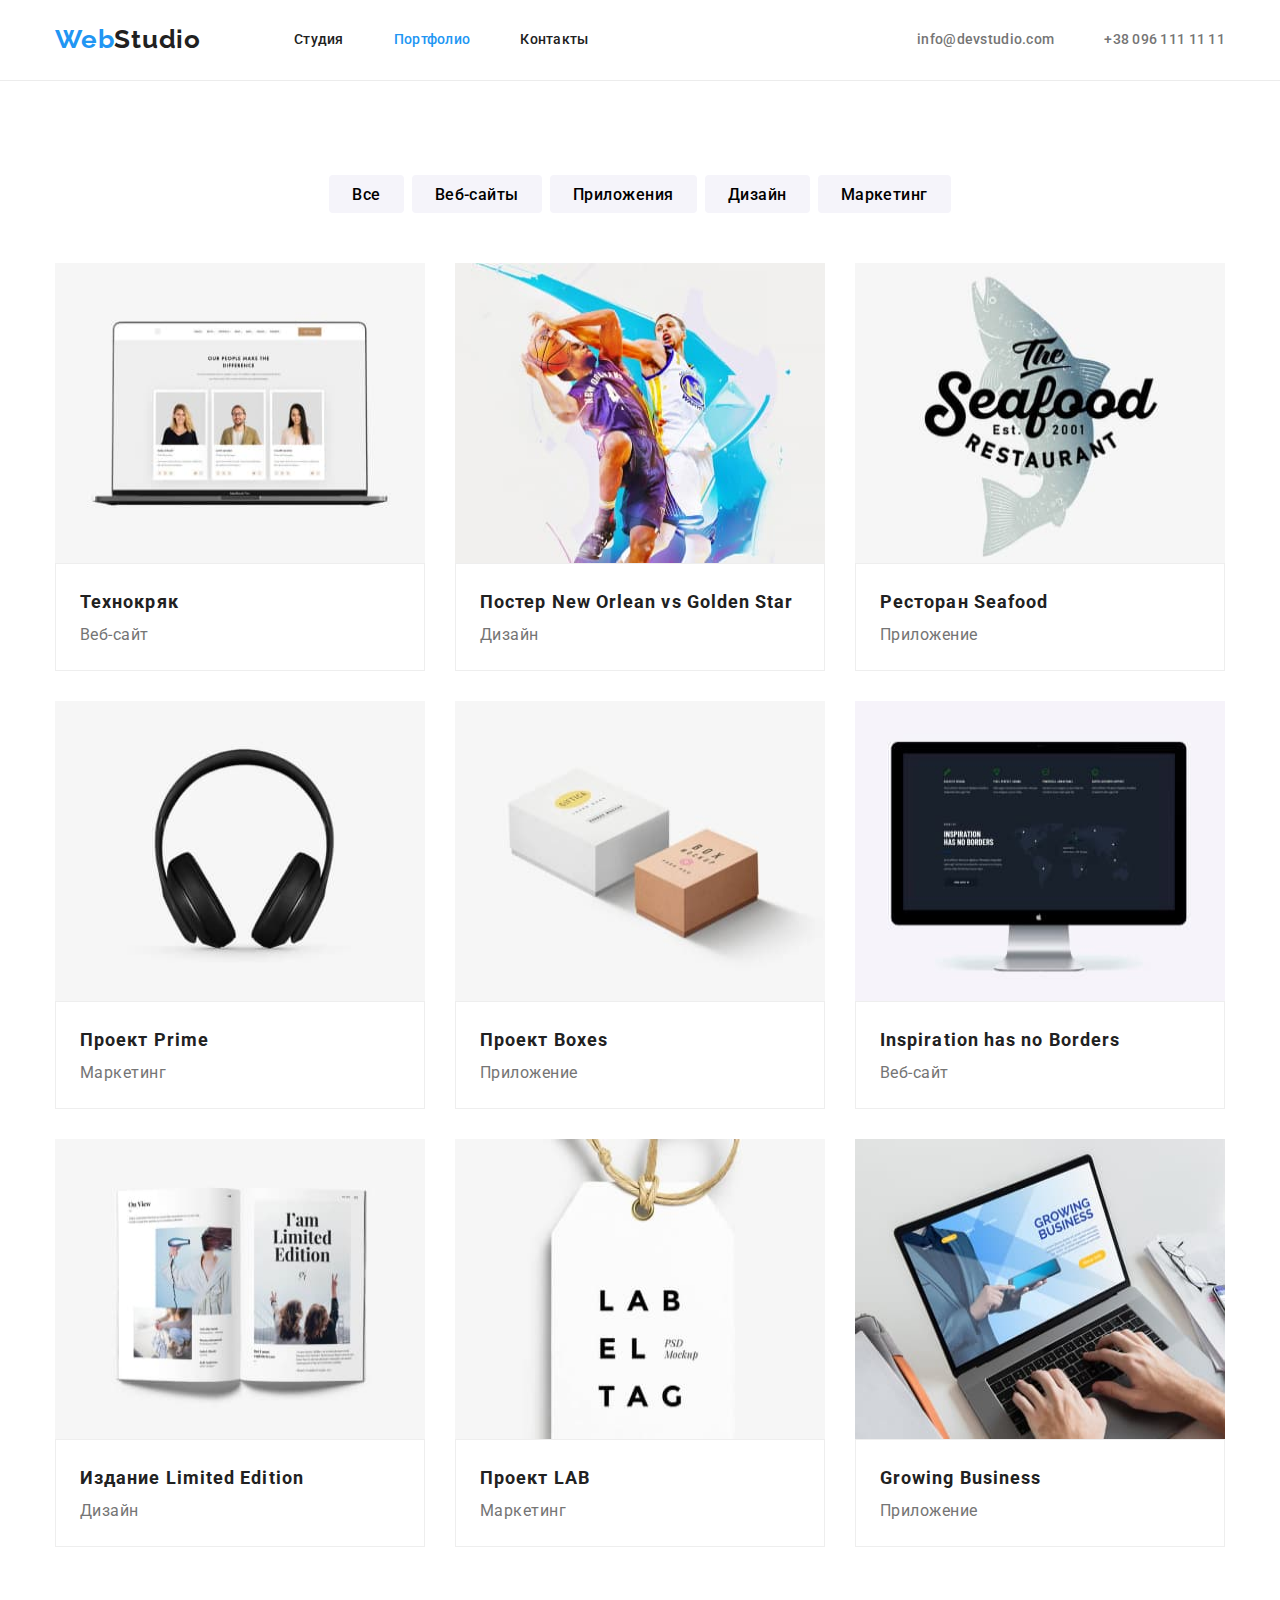
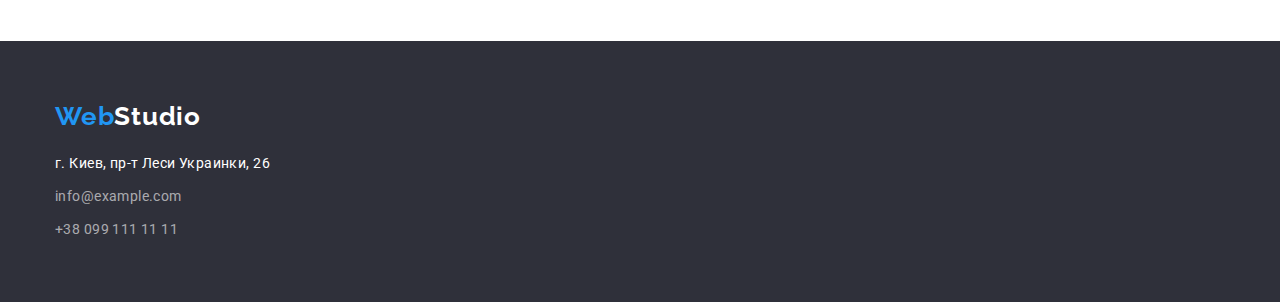
==== commit 426fd400: "Правки в стилях и верстке" ====
--- a/portfolio.html
+++ b/portfolio.html
@@ -37,23 +37,19 @@
     </div>
     <main>
       <!-- Фильтр -->
-      <div class="container">
-        <section>
-          <h1 hidden>Работы студии</h1>
-          <ul class="list filter-list">
-            <li class="filter-item"><button type="button" class="btn-filter">Все</button></li>
-            <li class="filter-item"><button type="button" class="btn-filter">Веб-сайты</button></li>
-            <li class="filter-item"><button type="button" class="btn-filter">Приложения</button></li>
-            <li class="filter-item"><button type="button" class="btn-filter">Дизайн</button></li>
-            <li class="filter-item"><button type="button" class="btn-filter">Маркетинг</button></li>
-          </ul>
-      </section>
-      </div>
-      <!-- Плитки работ -->
-      <div class="container">
-              <section>
-        <h2 hidden class="section-title">Примеры работ</h2>
-        <ul class="list card">
+        <section class="card-container">
+          <div class="container">
+            <h1 hidden>Работы студии</h1>
+            <ul class="list filter-list">
+              <li class="filter-item"><button type="button" class="btn-filter">Все</button></li>
+              <li class="filter-item"><button type="button" class="btn-filter">Веб-сайты</button></li>
+              <li class="filter-item"><button type="button" class="btn-filter">Приложения</button></li>
+              <li class="filter-item"><button type="button" class="btn-filter">Дизайн</button></li>
+              <li class="filter-item"><button type="button" class="btn-filter">Маркетинг</button></li>
+            </ul>
+          <!-- Плитки работ -->
+          <h2 hidden class="section-title">Примеры работ</h2>
+          <ul class="list card">
           <li class="card-item">
             <a href=""
               ><img
@@ -180,8 +176,8 @@
               <p class="description-card">Приложение</p>
             </div>
           </li>
-        </ul>
-      </section>
+          </ul>
+        </section>
       </div>
     </main>
     <footer class="footer">
@@ -191,7 +187,7 @@
       >
       <address>
         <ul class="address-list list">
-          <li class="address-item"><a href="" class="link address-contact">г. Киев, пр-т Леси Украинки, 26</a></li>
+          <li class="address-item"><a href="" class="link address-contact map">г. Киев, пр-т Леси Украинки, 26</a></li>
           <li class="address-item"><a href="mailto:info@example.com" class="link address-contact">info@example.com</a></li>
           <li class="address-item"><a href="tel:+380991111111" class="link address-contact">+38 099 111 11 11</a></li>
         </ul>
--- a/css/style.css
+++ b/css/style.css
@@ -45,7 +45,6 @@
 .head-nav {
   display: flex;
   align-items: center;
-  border-bottom: 1px solid #ececec;
 }
 
 .nav-logo {
@@ -152,13 +151,14 @@
 .promo {
   background-color: var(--footer-color);
   text-align: center;
+  padding-top: 200px;
+  padding-bottom: 200px;
 }
 
 .h1 {
   display: block;
   width: 696px;
   margin: 0 auto;
-  padding-top: 200px;
 
   color: var(--h1-color);
   font-weight: 900;
@@ -179,7 +179,6 @@
   padding-left: 32px;
   min-width: 200px;
   margin-top: 30px;
-  margin-bottom: 200px;
 
   background-color: var(--accent-color);
   color: var(--h1-color);
@@ -196,11 +195,13 @@
 
 /* Особенности */
 
+.features {
+  padding-top: 94px;
+}
+
 .futures-section {
   display: flex;
   justify-content: space-between;
-  padding-top: 94px;
-  padding-bottom: 94px;
 }
 
 /* .futures-list + .futures-list {
@@ -218,6 +219,7 @@
   line-height: 1.14;
   letter-spacing: 0.03em;
   text-transform: uppercase;
+  padding-bottom: 10px;
 }
 
 .features-p {
@@ -229,11 +231,15 @@
 
 /* Чем занимаемся */
 
+.activity {
+  padding-top: 94px;
+  padding-bottom: 94px;
+}
+
 .section-product {
   display: flex;
   justify-content: space-between;
-  padding-top: 50px;
-  padding-bottom: 94px;
+  margin-top: 50px;
 }
 
 .title-section {
@@ -249,10 +255,16 @@
 
 /* Команда */
 
-.team .title-section {
+.team {
+  padding-top: 94px;
+  padding-bottom: 94px;
+  background-color: var(--background-filter);
+}
+
+/* .team .title-section {
   padding-top: 94px;
   padding-bottom: 50px;
-}
+} */
 
 .title-team {
   padding-top: 30px;
@@ -269,8 +281,8 @@
 .section-team {
   display: flex;
   justify-content: space-between;
-  padding-bottom: 94px;
-  text-align: center;
+  text-align: center;
+  margin-top: 50px;
 }
 
 .team-list {
@@ -293,18 +305,18 @@
 
 .footer {
   background-color: var(--footer-color);
+  padding-top: 60px;
+  padding-bottom: 60px;
 }
 
 .footer .logo {
   display: block;
-  padding-top: 60px;
-  padding-bottom: 20px;
+  margin-bottom: 20px;
 }
 
 .address-list {
   display: flex;
   flex-direction: column;
-  padding-bottom: 60px;
 }
 
 .address-contact {
@@ -315,6 +327,10 @@
   letter-spacing: 0.03em;
 }
 
+.map {
+  color: var(--h1-color);
+}
+
 .address-list .address-item + .address-item {
   margin-top: 9px;
 }
@@ -326,11 +342,16 @@
 
 /* Плитки второй страницы */
 
+.card-container {
+  border-top: 1px solid #ececec;
+  padding-top: 94px;
+  padding-bottom: 94px;
+}
+
 .filter-list {
   display: flex;
   justify-content: center;
-  padding-top: 94px;
-  padding-bottom: 50px;
+  margin-bottom: 50px;
 }
 
 .btn-filter {
@@ -369,7 +390,6 @@
   display: flex;
   flex-wrap: wrap;
   justify-content: space-between;
-  padding-bottom: 94px;
   /* width: calc((100% - 60px) / 3); */
 }
 
@@ -389,7 +409,6 @@
   line-height: 2;
   letter-spacing: 0.06em;
   margin: 0;
-  padding-top: 20px;
 }
 
 .description-card {
@@ -399,11 +418,12 @@
   line-height: 1.87;
   letter-spacing: 0.03em;
   margin: 0;
-  padding-bottom: 20px;
 }
 
 .card-sign {
   border: 1px solid #eeeeee;
   box-sizing: border-box;
+  padding-top: 20px;
   padding-left: 24px;
-}
+  padding-bottom: 20px;
+}
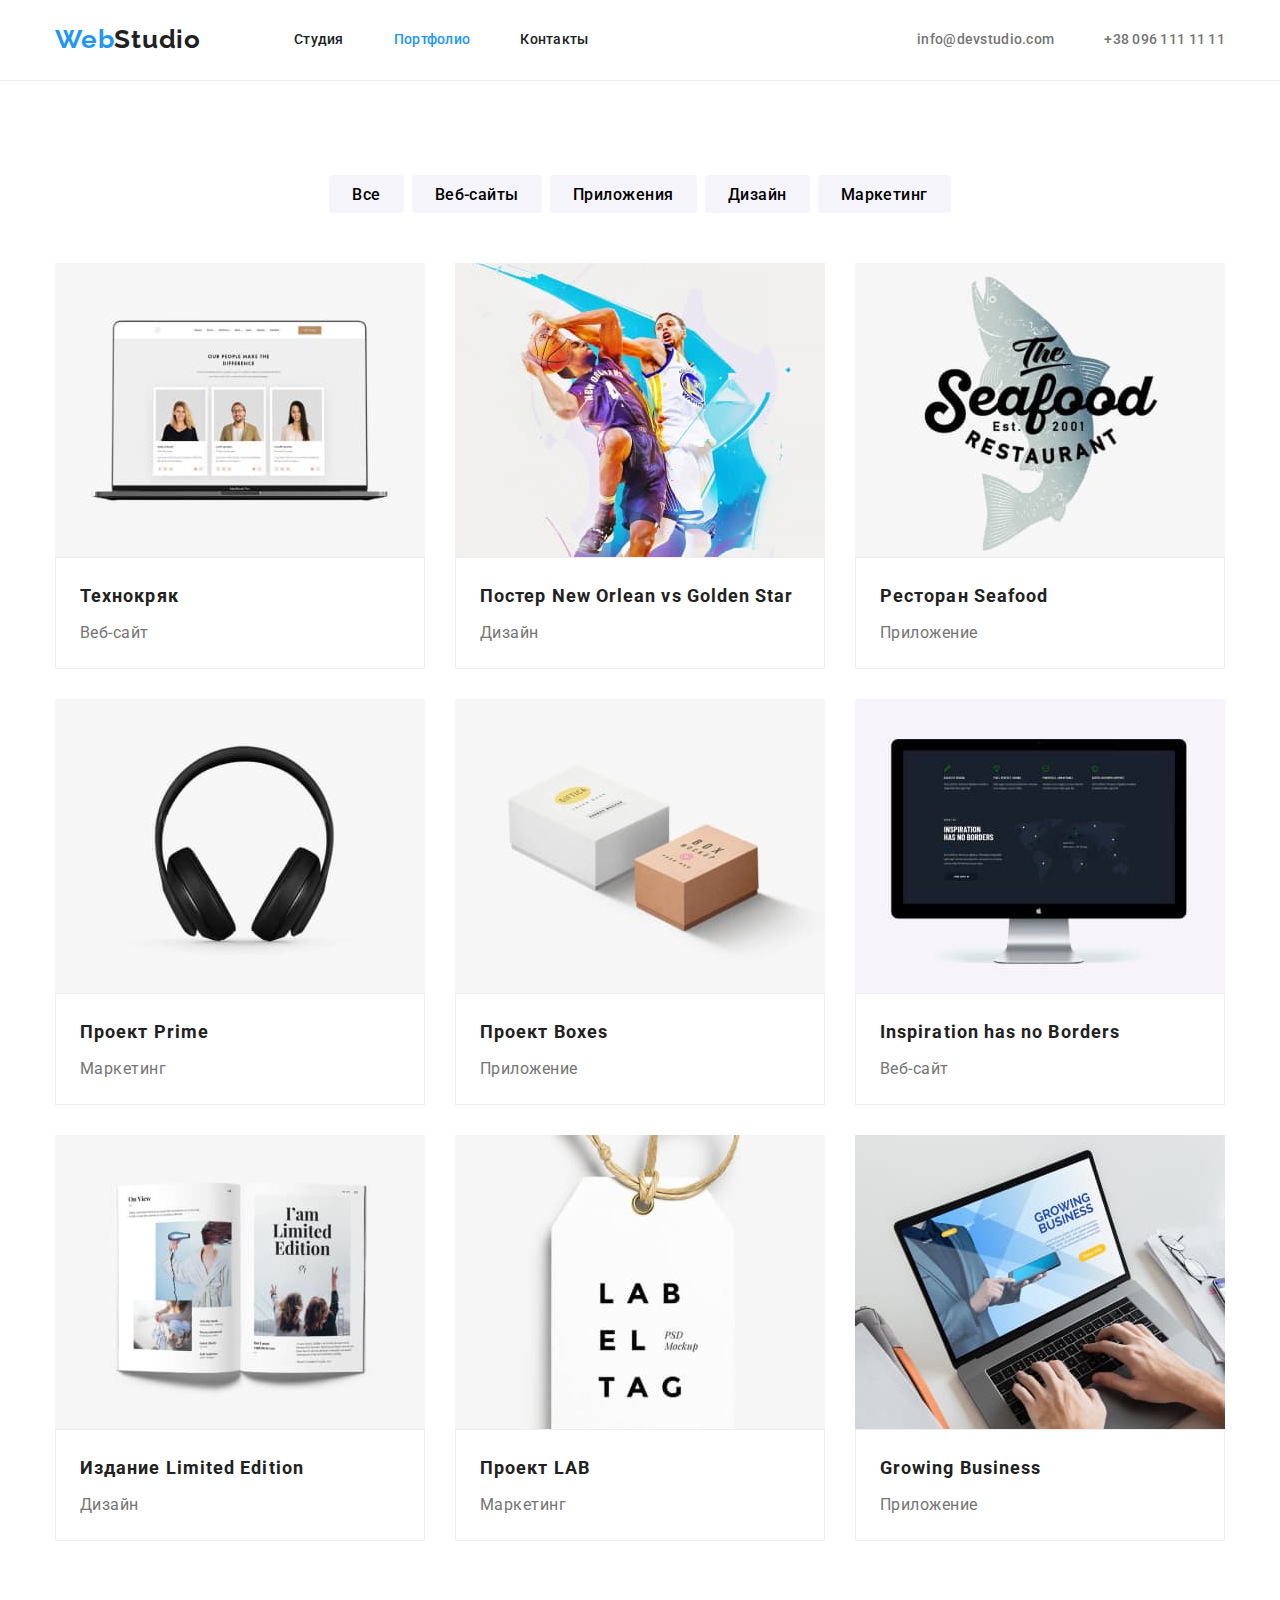
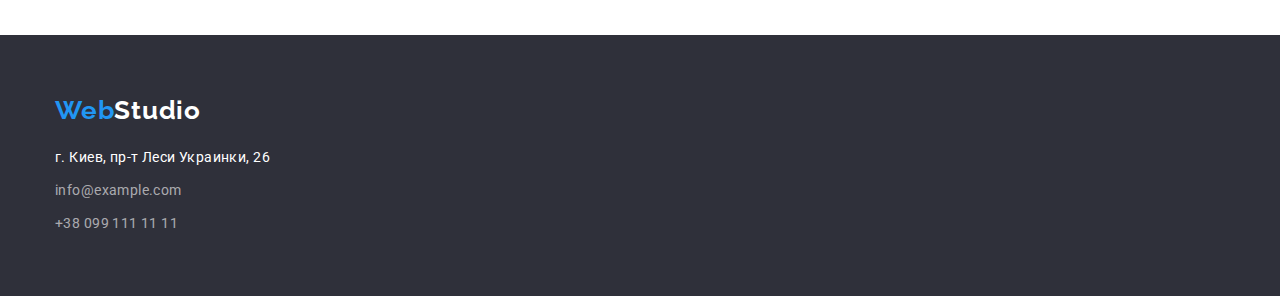
==== commit e0f6e8e8: "Переделаны карточки на странице портфолио" ====
--- a/portfolio.html
+++ b/portfolio.html
@@ -18,22 +18,22 @@
   <body>
     <!-- Шапка сайта -->
     <div class="container">
-      <header class="head-nav">
+      <header class="nav">
         <nav class="nav-logo">
-          <a href="./index.html" class="link logo"
+          <a href="./index.html" class="logo link"
             >Web<Studio class="logoblack">Studio</span></a
           >
           <ul class="site-nav list">
-            <li class="site-nav-item"><a href="./index.html" class="link">Студия</a></li>
-            <li class="site-nav-item"><a href="./portfolio.html" class="link current">Портфолио</a></li>
-            <li class="site-nav-item"><a href="" class="link">Контакты</a></li>
+            <li class="item"><a href="./index.html" class="link">Студия</a></li>
+            <li class="item"><a href="./portfolio.html" class="link current">Портфолио</a></li>
+            <li class="item"><a href="" class="link">Контакты</a></li>
           </ul>
         </nav>
         <ul class="site-nav-contacts list">
-          <li class="site-contact-item"><a href="" class="link link-contact">info@devstudio.com</a></li>
-          <li class="site-contact-item"><a href="" class="link link-contact">+38 096 111 11 11</a></li>
+          <li class="item"><a href="" class="link link-contact">info@devstudio.com</a></li>
+          <li class="item"><a href="" class="link link-contact">+38 096 111 11 11</a></li>
         </ul>
-    </header>
+      </header>
     </div>
     <main>
       <!-- Фильтр -->
@@ -41,144 +41,152 @@
           <div class="container">
             <h1 hidden>Работы студии</h1>
             <ul class="list filter-list">
-              <li class="filter-item"><button type="button" class="btn-filter">Все</button></li>
-              <li class="filter-item"><button type="button" class="btn-filter">Веб-сайты</button></li>
-              <li class="filter-item"><button type="button" class="btn-filter">Приложения</button></li>
-              <li class="filter-item"><button type="button" class="btn-filter">Дизайн</button></li>
-              <li class="filter-item"><button type="button" class="btn-filter">Маркетинг</button></li>
+              <li class="item"><button type="button" class="btn-filter">Все</button></li>
+              <li class="item"><button type="button" class="btn-filter">Веб-сайты</button></li>
+              <li class="item"><button type="button" class="btn-filter">Приложения</button></li>
+              <li class="item"><button type="button" class="btn-filter">Дизайн</button></li>
+              <li class="item"><button type="button" class="btn-filter">Маркетинг</button></li>
             </ul>
-          <!-- Плитки работ -->
+          <!-- Карточки -->
           <h2 hidden class="section-title">Примеры работ</h2>
-          <ul class="list card">
-          <li class="card-item">
-            <a href=""
-              ><img
-                src="./images/portfolio-img/project-1.jpg"
-                alt="Технокряк"
-                width="370"
-                height="300"
-              />
-            </a>
-            <div class="card-sign">
-              <h3 class="heading-card">Технокряк</h3>
-              <p class="description-card">Веб-сайт</p>
-            </div>
-          </li>
-          <li class="card-item">
-            <a href=""
-              ><img
-                src="./images/portfolio-img/project-2.jpg"
-                alt="Постер New Orlean vs Golden Star"
-                width="370"
-                height="300"
-              />
-            </a>
-            <div class="card-sign">
-              <h3 class="heading-card">Постер <span lang="en">New Orlean vs Golden Star</span></h3>
-              <p class="description-card">Дизайн</p>
-            </div>
-          </li>
-          <li class="card-item">
-            <a href=""
-              ><img
-                src="./images/portfolio-img/project-3.jpg"
-                alt="Ресторан Seafood"
-                width="370"
-                height="300"
-              />
-            </a>
-            <div class="card-sign">
-              <h3 class="heading-card">Ресторан <span lang="en">Seafood</span></h3>
-              <p class="description-card">Приложение</p>
-            </div>
-          </li>
-          <li class="card-item">
-            <a href=""
-              ><img
-                src="./images/portfolio-img/project-4.jpg"
-                alt="Проект Prime"
-                width="370"
-                height="300"
-              />
-            </a>
-            <div class="card-sign">
-              <h3 class="heading-card">Проект <span lang="en">Prime</span></h3>
-              <p class="description-card">Маркетинг</p>
-            </div>
-          </li>
-          <li class="card-item">
-            <a href=""
-              ><img
-                src="./images/portfolio-img/project-5.jpg"
-                alt="Проект Boxes"
-                width="370"
-                height="300"
-              />
-            </a>
-            <div class="card-sign">
-              <h3 class="heading-card">Проект <span lang="en">Boxes</span></h3>
-              <p class="description-card">Приложение</p>
-            </div>
-          </li>
-          <li class="card-item">
-            <a href=""
-              ><img
-                src="./images/portfolio-img/project-6.jpg"
-                alt="Inspiration has no Borders"
-                width="370"
-                height="300"
-              />
-            </a>
-            <div class="card-sign">
-              <h3 class="heading-card"><span lang="en">Inspiration has no Borders</span></h3>
-              <p class="description-card">Веб-сайт</p>
-            </div>
-          </li>
-          <li class="card-item">
-            <a href=""
-              ><img
-                src="./images/portfolio-img/project-7.jpg"
-                alt="Издание Limited Edition"
-                width="370"
-                height="300"
-              />
-            </a>
-            <div class="card-sign">
-              <h3 class="heading-card">Издание <span lang="en">Limited Edition</span></h3>
-              <p class="description-card">Дизайн</p>
-            </div>
-          </li>
-          <li class="card-item">
-            <a href=""
-              ><img
-                src="./images/portfolio-img/project-8.jpg"
-                alt="Проект LAB"
-                width="370"
-                height="300"
-              />
-            </a>
-            <div class="card-sign">
-              <h3 class="heading-card">Проект <span lang="en">LAB</span></h3>
-              <p class="description-card">Маркетинг</p>
-            </div>
-          </li>
-          <li class="card-item">
-            <a href=""
-              ><img
-                src="./images/portfolio-img/project-9.jpg"
-                alt="Growing Business"
-                width="370"
-                height="300"
-              />
-            </a>
-            <div class="card-sign">
-              <h3 class="heading-card"><span lang="en">Growing Business</span></h3>
-              <p class="description-card">Приложение</p>
-            </div>
-          </li>
-          </ul>
+            <ul class="list card-set">
+              <li class="item">
+                <div class="card-thumb">
+                  <a href=""
+                  ><img
+                    src="./images/portfolio-img/project-1.jpg"
+                    alt="Технокряк"
+                  />
+                  </a>
+                </div>
+                <div class="card-content">
+                  <h3 class="title">Технокряк</h3>
+                  <p class="text">Веб-сайт</p>
+                </div>
+              </li>
+
+              <li class="item">
+                <div class="card-thumb">
+                  <a href=""
+                  ><img
+                    src="./images/portfolio-img/project-2.jpg"
+                    alt="Постер New Orlean vs Golden Star"
+                  />
+                  </a>
+                </div>
+                <div class="card-content">
+                  <h3 class="title">Постер <span lang="en">New Orlean vs Golden Star</span></h3>
+                  <p class="text">Дизайн</p>
+                </div>
+              </li>
+
+              <li class="item">
+                <div class="card-thumb">
+                  <a href=""
+                  ><img
+                    src="./images/portfolio-img/project-3.jpg"
+                    alt="Ресторан Seafood"
+                  />
+                  </a>
+                </div>
+                <div class="card-content">
+                  <h3 class="title">Ресторан <span lang="en">Seafood</span></h3>
+                  <p class="text">Приложение</p>
+                </div>
+              </li>
+
+              <li class="item">
+                <div class="card-thumb">
+                  <a href=""
+                  ><img
+                    src="./images/portfolio-img/project-4.jpg"
+                    alt="Проект Prime"
+                  />
+                 </a>
+                </div>
+                <div class="card-content">
+                  <h3 class="title">Проект <span lang="en">Prime</span></h3>
+                  <p class="text">Маркетинг</p>
+                </div>
+              </li>
+
+              <li class="item">
+                <div class="card-thumb">
+                  <a href=""
+                  ><img
+                    src="./images/portfolio-img/project-5.jpg"
+                    alt="Проект Boxes"
+                  />
+                  </a>
+                </div>
+                <div class="card-content">
+                  <h3 class="title">Проект <span lang="en">Boxes</span></h3>
+                  <p class="text">Приложение</p>
+                </div>
+              </li>
+
+              <li class="item">
+                <div class="card-thumb">
+                  <a href=""
+                  ><img
+                    src="./images/portfolio-img/project-6.jpg"
+                    alt="Inspiration has no Borders"
+                  />
+                 </a>
+                </div>
+                <div class="card-content">
+                  <h3 class="title"><span lang="en">Inspiration has no Borders</span></h3>
+                  <p class="text">Веб-сайт</p>
+                </div>
+              </li>
+
+              <li class="item">
+                <div class="card-thumb">
+                  <a href=""
+                  ><img
+                    src="./images/portfolio-img/project-7.jpg"
+                    alt="Издание Limited Edition"
+                  />
+                  </a>
+                </div>
+                <div class="card-content">
+                  <h3 class="title">Издание <span lang="en">Limited Edition</span></h3>
+                  <p class="text">Дизайн</p>
+                </div>
+              </li>
+
+              <li class="item">
+                <div class="card-thumb">
+                  <a href=""
+                  ><img
+                    src="./images/portfolio-img/project-8.jpg"
+                    alt="Проект LAB"
+                  />
+                  </a>
+                </div>
+                <div class="card-content">
+                  <h3 class="title">Проект <span lang="en">LAB</span></h3>
+                  <p class="text">Маркетинг</p>
+                </div>
+              </li>
+              
+              <li class="item">
+                <div class="card-thumb">
+                  <a href=""
+                  ><img
+                    src="./images/portfolio-img/project-9.jpg"
+                    alt="Growing Business"
+                  />
+                  </a>
+                </div>
+                <div class="card-content">
+                  <h3 class="title"><span lang="en">Growing Business</span></h3>
+                  <p class="text">Приложение</p>
+                </div>
+              </li>
+            </ul>
+          </div>
         </section>
-      </div>
     </main>
     <footer class="footer">
     <div class="container">
--- a/css/style.css
+++ b/css/style.css
@@ -1,11 +1,16 @@
 :root {
+  /* -----Цветовые переменные----- */
   --primary-text-color: #212121;
   --secondary-text-color: #757575;
   --accent-color: #2196f3;
-  --h1-color: #ffffff;
+  --heading-color: #ffffff;
   --footer-color: #2f303a;
   --footer-address: rgba(255, 255, 255, 0.6);
   --background-filter: #f5f4fa;
+  /* -----Числовые переменные----- */
+  --body-padding: 15px;
+  --section-padding: 94px;
+  --card-set-gap: 30px;
 }
 
 body {
@@ -15,14 +20,16 @@
 
 img {
   display: block;
+  max-width: 100%;
+  height: auto;
 }
 
 .container {
+  width: 1200px;
+  padding-left: var(--body-padding);
+  padding-right: var(--body-padding);
   margin-left: auto;
   margin-right: auto;
-  width: 1200px;
-  padding-left: 15px;
-  padding-right: 15px;
 }
 
 .list {
@@ -35,14 +42,10 @@
   text-decoration: none;
 }
 
-/* .section-title {
-  margin: 0;
-} */
-
 /* -----Хедер----- */
 /* -----Лого----- */
 
-.head-nav {
+.nav {
   display: flex;
   align-items: center;
 }
@@ -70,15 +73,15 @@
 }
 
 .logo .logo-white {
-  color: var(--h1-color);
-}
-/* Навигация */
+  color: var(--heading-color);
+}
+/* -----Навигация----- */
 .site-nav {
   display: flex;
   margin-left: 93px;
 }
 
-.site-nav .site-nav-item + .site-nav-item {
+.site-nav .item + .item {
   margin-left: 50px;
 }
 
@@ -108,7 +111,7 @@
   margin-left: auto;
 }
 
-.site-contact-item + .site-contact-item {
+.site-nav-contacts .item + .item {
   padding-left: 50px;
 }
 
@@ -133,7 +136,7 @@
 }
 
 /* Контакты */
-.site-nav .link-contact {
+.site-nav-contacts .link {
   color: var(--secondary-text-color);
   font-weight: 500;
   font-size: 14px;
@@ -141,12 +144,12 @@
   letter-spacing: 0.02em;
 }
 
-.site-nav .link-contact:hover,
-.site-nav .link-contact:focus {
-  color: var(--accent-color);
-}
-
-/* Main */
+.site-nav-contacts .link:hover,
+.site-nav-contacts .link:focus {
+  color: var(--accent-color);
+}
+
+/* -----Секция HERO----- */
 
 .promo {
   background-color: var(--footer-color);
@@ -155,12 +158,12 @@
   padding-bottom: 200px;
 }
 
-.h1 {
+.headline {
   display: block;
   width: 696px;
   margin: 0 auto;
 
-  color: var(--h1-color);
+  color: var(--heading-color);
   font-weight: 900;
   font-size: 44px;
   line-height: 1.36;
@@ -181,7 +184,7 @@
   margin-top: 30px;
 
   background-color: var(--accent-color);
-  color: var(--h1-color);
+  color: var(--heading-color);
   font-family: Roboto;
   font-style: normal;
   font-weight: 700;
@@ -193,26 +196,22 @@
   cursor: pointer;
 }
 
-/* Особенности */
+/* -----Преимущества----- */
 
 .features {
-  padding-top: 94px;
-}
-
-.futures-section {
+  padding-top: var(--section-padding);
+}
+
+.features .list {
   display: flex;
   justify-content: space-between;
 }
 
-/* .futures-list + .futures-list {
-  margin-left: 30px;
-}
- */
-.futures-list {
+.features-item {
   width: 270px;
 }
 
-.features-title {
+.features-item .title {
   color: var(--primary-text-color);
   font-weight: 700;
   font-size: 14px;
@@ -222,27 +221,21 @@
   padding-bottom: 10px;
 }
 
-.features-p {
+.features-item .text {
   color: var(--secondary-text-color);
   font-size: 14px;
   line-height: 1.7;
   letter-spacing: 0.03em;
 }
 
-/* Чем занимаемся */
+/* -----Чем занимаемся----- */
 
 .activity {
-  padding-top: 94px;
-  padding-bottom: 94px;
-}
-
-.section-product {
-  display: flex;
-  justify-content: space-between;
-  margin-top: 50px;
-}
-
-.title-section {
+  padding-top: var(--section-padding);
+  padding-bottom: var(--section-padding);
+}
+
+.section-title {
   margin-top: 0;
   margin-bottom: 0;
   color: var(--primary-text-color);
@@ -253,55 +246,68 @@
   letter-spacing: 0.03em;
 }
 
-/* Команда */
+.section-product {
+  display: flex;
+  justify-content: space-between;
+  margin-top: 50px;
+}
+
+/* -----Команда----- */
 
 .team {
-  padding-top: 94px;
-  padding-bottom: 94px;
+  padding-top: var(--section-padding);
+  padding-bottom: var(--section-padding);
   background-color: var(--background-filter);
 }
 
-/* .team .title-section {
-  padding-top: 94px;
-  padding-bottom: 50px;
-} */
-
-.title-team {
+.team .section-title {
+  margin-bottom: 50px;
+}
+
+.team .list {
+  display: flex;
+  flex-wrap: wrap;
+  margin-top: -50px;
+  margin-left: -30px;
+}
+
+.team-list {
+  flex-basis: calc(100% / 4 - 30px);
+  margin-top: 50px;
+  margin-left: 30px;
+
+  box-shadow: 0px 1px 3px rgba(0, 0, 0, 0.12), 0px 1px 1px rgba(0, 0, 0, 0.14),
+    0px 2px 1px rgba(0, 0, 0, 0.2);
+  border-radius: 0px 0px 4px 4px;
+  overflow: hidden;
+}
+
+.team-content {
+  text-align: center;
   padding-top: 30px;
-  padding-bottom: 10px;
+  padding-bottom: 30px;
+
+  background-color: var(--heading-color);
+}
+
+.team-list .title {
+  margin-bottom: 10px;
 
   color: var(--primary-text-color);
   font-weight: 500;
   font-size: 16px;
   line-height: 1.19;
-  text-align: center;
-  letter-spacing: 0.03em;
-}
-
-.section-team {
-  display: flex;
-  justify-content: space-between;
-  text-align: center;
-  margin-top: 50px;
-}
-
-.team-list {
-  box-shadow: 0px 1px 3px rgba(0, 0, 0, 0.12), 0px 1px 1px rgba(0, 0, 0, 0.14),
-    0px 2px 1px rgba(0, 0, 0, 0.2);
-  border-radius: 0px 0px 4px 4px;
-}
-
-.team-p {
-  padding-bottom: 30px;
-
+  letter-spacing: 0.03em;
+}
+
+.team-list .text {
   color: var(--secondary-text-color);
   font-size: 16px;
-  line-height: 1.87;
-  text-align: center;
-  letter-spacing: 0.03em;
-}
-
-/* Футтер */
+  line-height: 1.19;
+  letter-spacing: 0.03em;
+}
+
+/* -----Футтер----- */
 
 .footer {
   background-color: var(--footer-color);
@@ -328,7 +334,7 @@
 }
 
 .map {
-  color: var(--h1-color);
+  color: var(--heading-color);
 }
 
 .address-list .address-item + .address-item {
@@ -337,21 +343,30 @@
 
 .address-contact:hover,
 .address-contact:focus {
-  color: var(--h1-color);
-}
-
-/* Плитки второй страницы */
-
+  color: var(--heading-color);
+}
+
+/* -----ВТОРАЯ СТРАНИЦА----- */
+
+/* -----Фильтр----- */
 .card-container {
   border-top: 1px solid #ececec;
-  padding-top: 94px;
-  padding-bottom: 94px;
+  padding-top: var(--section-padding);
+  padding-bottom: var(--section-padding);
 }
 
 .filter-list {
   display: flex;
   justify-content: center;
   margin-bottom: 50px;
+}
+
+.filter-list .item {
+  display: inline-block;
+}
+
+.filter-list .item + .item {
+  padding-left: 8px;
 }
 
 .btn-filter {
@@ -378,52 +393,39 @@
   color: var(--background-filter);
 }
 
-.filter-item {
-  display: inline-block;
-}
-
-.filter-list .filter-item + .filter-item {
-  padding-left: 8px;
-}
-
-.card {
+/* -----Карточки----- */
+
+.card-set {
   display: flex;
   flex-wrap: wrap;
-  justify-content: space-between;
-  /* width: calc((100% - 60px) / 3); */
-}
-
-.card-item {
-  width: 370px;
-  margin-bottom: 30px;
-}
-
-.card-item:nth-last-child(-n + 3) {
-  margin-bottom: 0;
-}
-
-.heading-card {
+  margin-top: calc(-1 * var(--card-set-gap));
+  margin-left: calc(-1 * var(--card-set-gap));
+}
+
+.card-set .item {
+  flex-basis: calc(100% / 3 - var(--card-set-gap));
+  margin-top: var(--card-set-gap);
+  margin-left: var(--card-set-gap);
+}
+
+.card-content {
+  border: 1px solid #eeeeee;
+  padding: 20px 24px;
+}
+
+.card-content .title {
   color: var(--primary-text-color);
   font-weight: 700;
   font-size: 18px;
   line-height: 2;
   letter-spacing: 0.06em;
-  margin: 0;
-}
-
-.description-card {
+  margin-bottom: 4px;
+}
+
+.card-content .text {
   color: var(--secondary-text-color);
   font-weight: 400;
   font-size: 16px;
   line-height: 1.87;
   letter-spacing: 0.03em;
-  margin: 0;
-}
-
-.card-sign {
-  border: 1px solid #eeeeee;
-  box-sizing: border-box;
-  padding-top: 20px;
-  padding-left: 24px;
-  padding-bottom: 20px;
-}
+}
